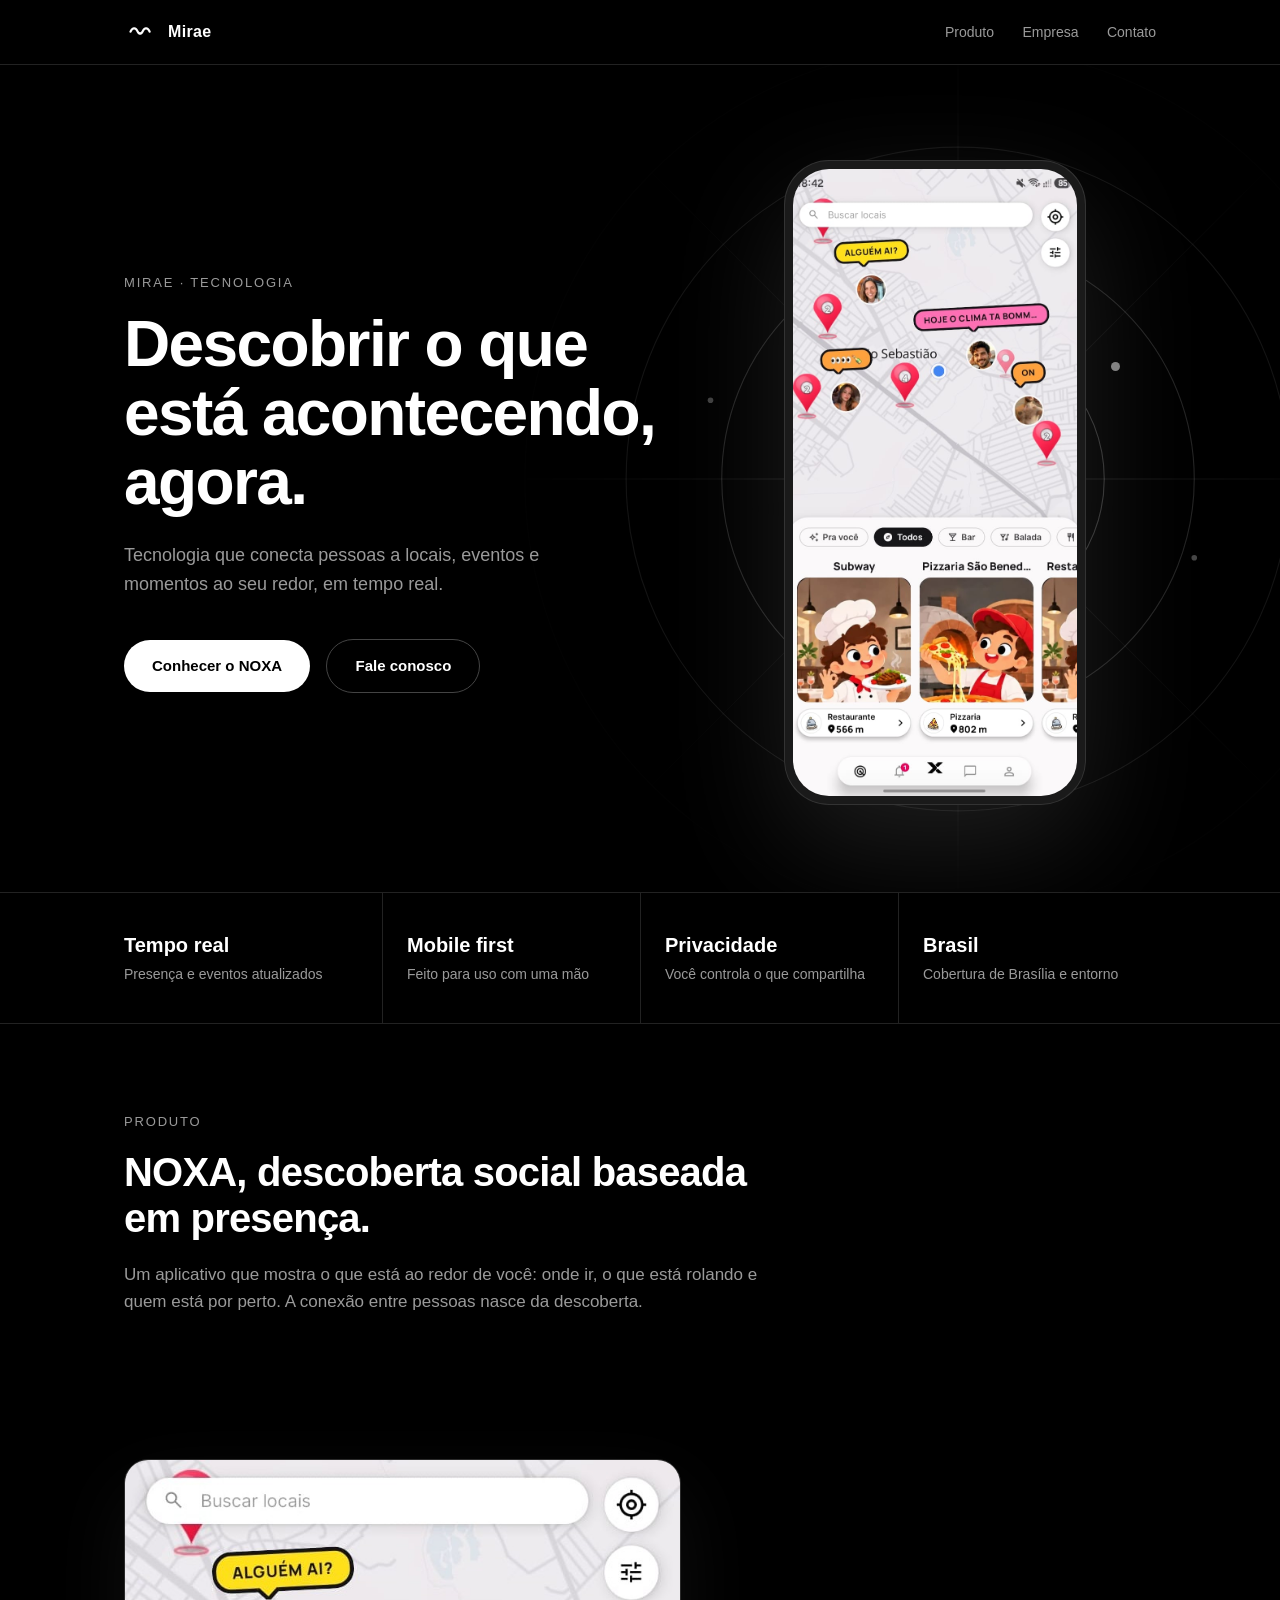
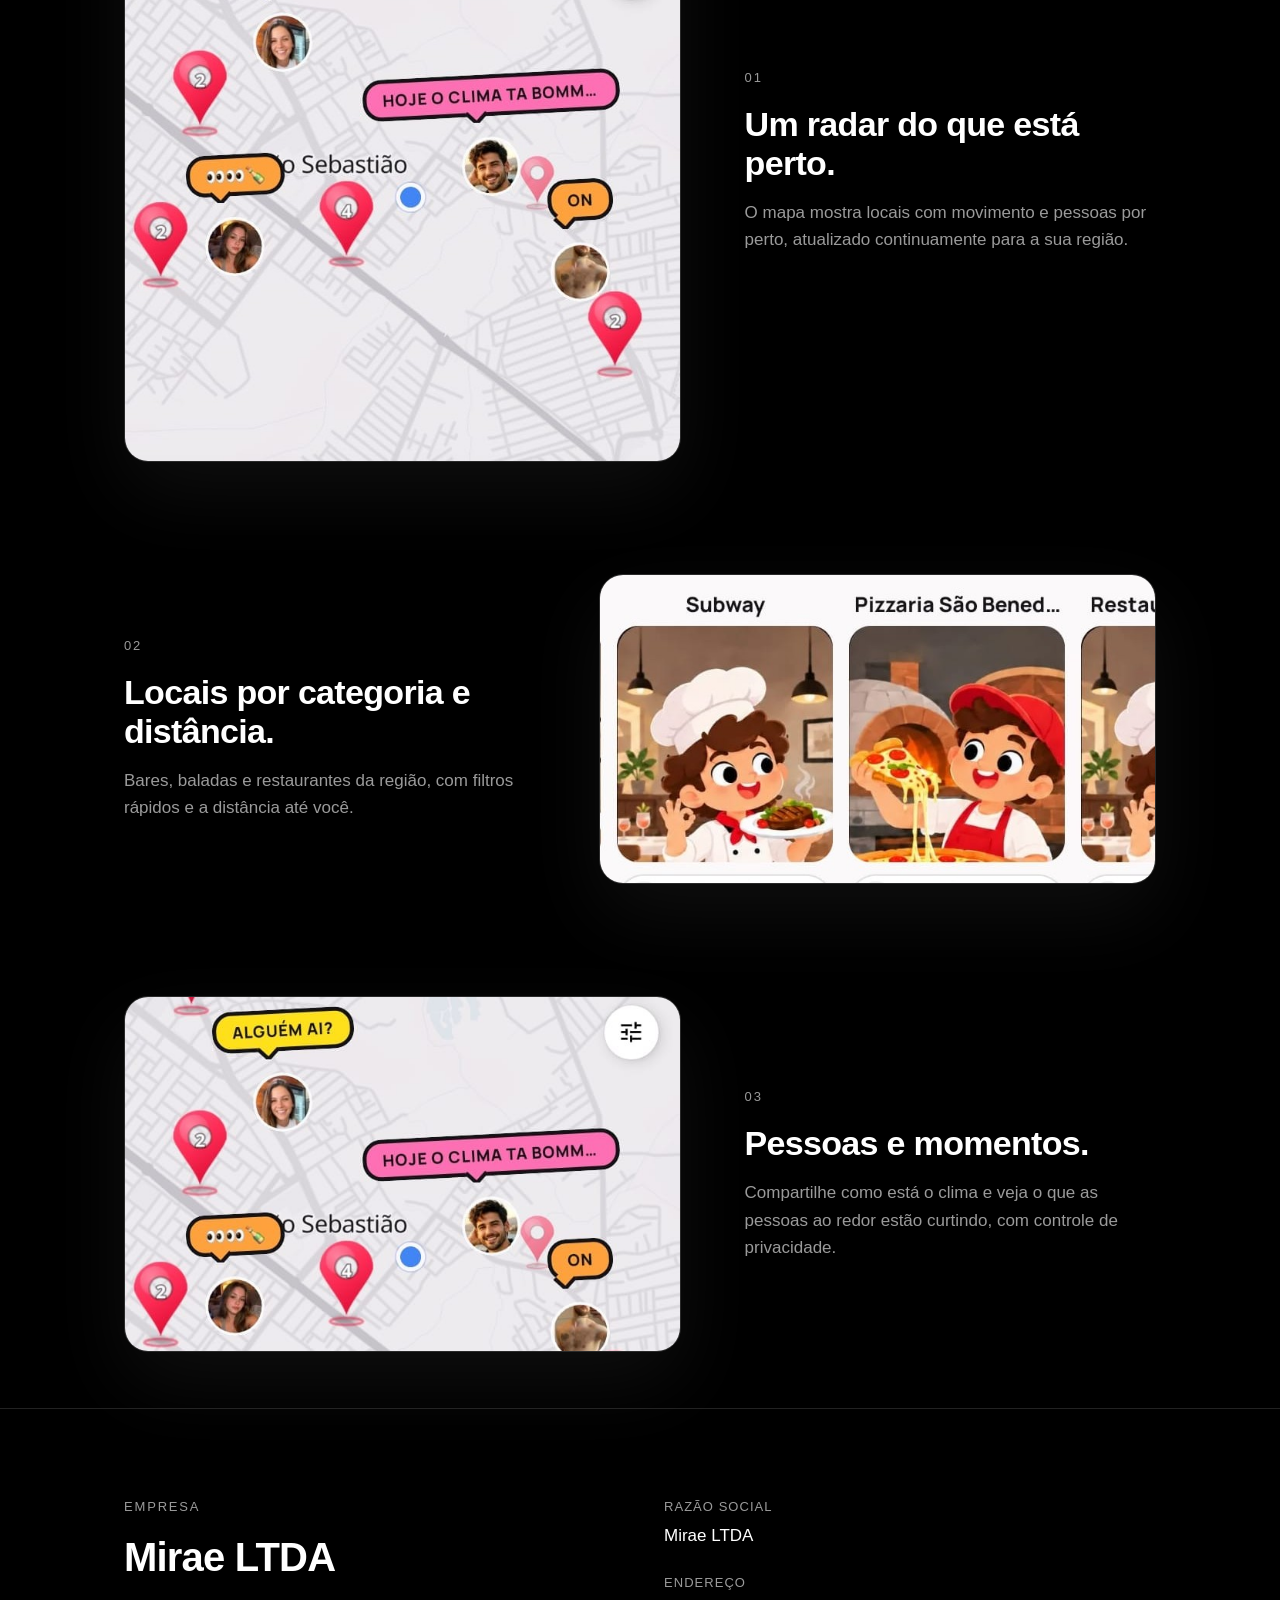
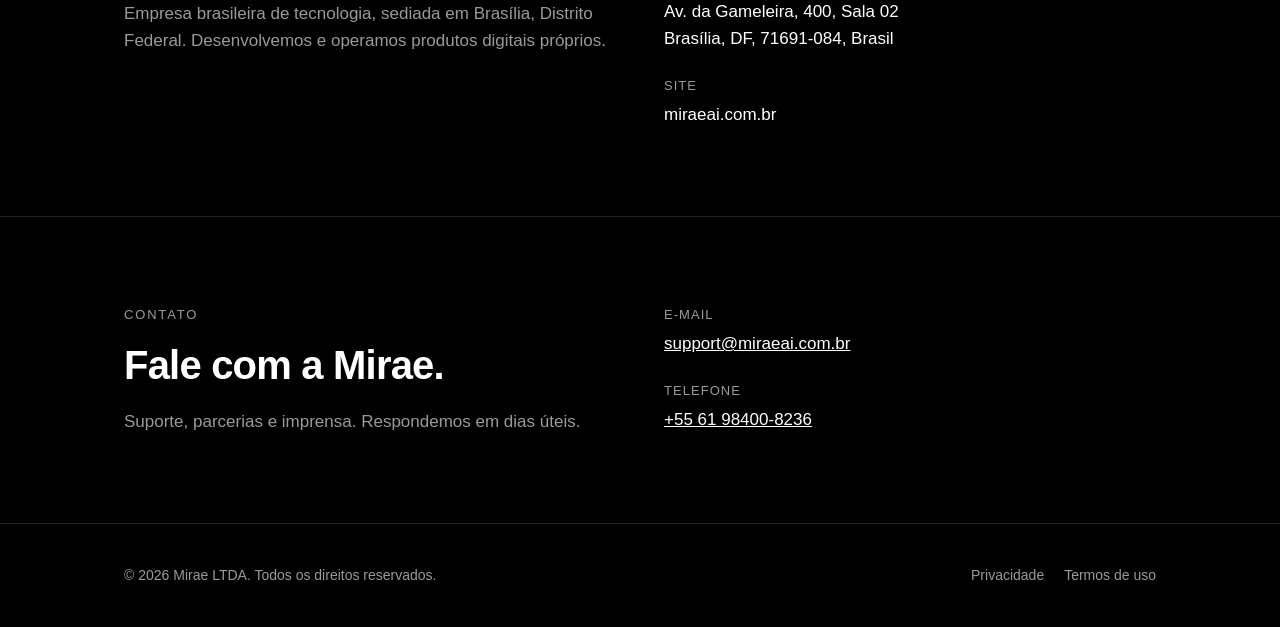
==== index.html @ 9930c668 "feat: site institucional Mirae (miraeai.com.br) Co-Authored-By: Claude Sonnet 5.5 <noreply@anthropic" ====
<!doctype html>
<html lang="pt-BR">
<head>
  <meta charset="utf-8">
  <meta name="viewport" content="width=device-width, initial-scale=1">
  <title>Mirae — Tecnologia para descobrir o que está acontecendo</title>
  <meta name="description" content="A Mirae desenvolve produtos digitais de descoberta em tempo real. Criadora do NOXA, plataforma de descoberta de locais, eventos e pessoas.">
  <link rel="icon" type="image/png" href="logo.png">
  <link rel="apple-touch-icon" href="logo.png">
  <meta property="og:title" content="Mirae">
  <meta property="og:description" content="Produtos digitais de descoberta em tempo real.">
  <meta property="og:image" content="https://miraeai.com.br/logo.png">
  <meta property="og:url" content="https://miraeai.com.br">
  <link rel="canonical" href="https://miraeai.com.br/">
  <link rel="stylesheet" href="style.css">
</head>
<body>
  <header class="top">
    <div class="wrap">
      <a class="brand" href="/"><img src="logo.png" alt="Mirae"><span>Mirae</span></a>
      <nav>
        <a href="#produto">Produto</a>
        <a href="#empresa">Empresa</a>
        <a href="#contato">Contato</a>
      </nav>
    </div>
  </header>

  <main>
    <div class="hero">
      <img class="radar" src="radar.svg" alt="">
      <div class="wrap hero-grid">
        <div class="hero-copy">
          <p class="eyebrow">Mirae · Tecnologia</p>
          <h1>Descobrir o que está acontecendo, agora.</h1>
          <p class="sub">Tecnologia que conecta pessoas a locais, eventos e momentos ao seu redor, em tempo real.</p>
          <a class="btn" href="#produto">Conhecer o NOXA</a>
          <a class="btn ghost" href="#contato">Fale conosco</a>
        </div>
        <div class="phone-wrap">
          <div class="phone"><img src="app-radar.jpg" alt="Tela do aplicativo NOXA com mapa de locais e pessoas próximas"></div>
        </div>
      </div>
    </div>

    <section class="stats">
      <div class="wrap stats-grid">
        <div><strong>Tempo real</strong><span>Presença e eventos atualizados</span></div>
        <div><strong>Mobile first</strong><span>Feito para uso com uma mão</span></div>
        <div><strong>Privacidade</strong><span>Você controla o que compartilha</span></div>
        <div><strong>Brasil</strong><span>Cobertura de Brasília e entorno</span></div>
      </div>
    </section>

    <section id="produto">
      <div class="wrap">
        <p class="eyebrow">Produto</p>
        <h2>NOXA, descoberta social baseada em presença.</h2>
        <p class="lead">Um aplicativo que mostra o que está ao redor de você: onde ir, o que está rolando e quem está por perto. A conexão entre pessoas nasce da descoberta.</p>
      </div>
    </section>

    <section class="feature">
      <div class="wrap feature-grid">
        <figure class="shot"><img src="crop-mapa.jpg" alt="Mapa do NOXA com locais e pessoas próximas" loading="lazy"></figure>
        <div>
          <p class="num">01</p>
          <h3>Um radar do que está perto.</h3>
          <p>O mapa mostra locais com movimento e pessoas por perto, atualizado continuamente para a sua região.</p>
        </div>
      </div>
    </section>

    <section class="feature reverse">
      <div class="wrap feature-grid">
        <figure class="shot"><img src="crop-locais.jpg" alt="Lista de locais próximos no NOXA" loading="lazy"></figure>
        <div>
          <p class="num">02</p>
          <h3>Locais por categoria e distância.</h3>
          <p>Bares, baladas e restaurantes da região, com filtros rápidos e a distância até você.</p>
        </div>
      </div>
    </section>

    <section class="feature">
      <div class="wrap feature-grid">
        <figure class="shot"><img src="crop-momentos.jpg" alt="Pessoas e momentos compartilhados no mapa" loading="lazy"></figure>
        <div>
          <p class="num">03</p>
          <h3>Pessoas e momentos.</h3>
          <p>Compartilhe como está o clima e veja o que as pessoas ao redor estão curtindo, com controle de privacidade.</p>
        </div>
      </div>
    </section>

    <section id="empresa">
      <div class="wrap split">
        <div>
          <p class="eyebrow">Empresa</p>
          <h2>Mirae LTDA</h2>
          <p class="lead">Empresa brasileira de tecnologia, sediada em Brasília, Distrito Federal. Desenvolvemos e operamos produtos digitais próprios.</p>
        </div>
        <dl class="info">
          <dt>Razão social</dt><dd>Mirae LTDA</dd>
          <dt>Endereço</dt><dd>Av. da Gameleira, 400, Sala 02<br>Brasília, DF, 71691-084, Brasil</dd>
          <dt>Site</dt><dd>miraeai.com.br</dd>
        </dl>
      </div>
    </section>

    <section id="contato">
      <div class="wrap split">
        <div>
          <p class="eyebrow">Contato</p>
          <h2>Fale com a Mirae.</h2>
          <p class="lead">Suporte, parcerias e imprensa. Respondemos em dias úteis.</p>
        </div>
        <dl class="info">
          <dt>E-mail</dt><dd><a href="mailto:support@miraeai.com.br">support@miraeai.com.br</a></dd>
          <dt>Telefone</dt><dd><a href="tel:+5561984008236">+55 61 98400-8236</a></dd>
        </dl>
      </div>
    </section>
  </main>

  <footer>
    <div class="wrap">
      <span>© 2026 Mirae LTDA. Todos os direitos reservados.</span>
      <span><a href="privacidade.html">Privacidade</a><a href="termos.html">Termos de uso</a></span>
    </div>
  </footer>
</body>
</html>
---- style.css ----
:root {
  --bg: #000;
  --fg: #fff;
  --muted: #9a9a9a;
  --line: #222;
  --panel: #0b0b0b;
}
* { box-sizing: border-box; margin: 0; padding: 0; }
html { scroll-behavior: smooth; }
body {
  background: var(--bg);
  color: var(--fg);
  font-family: -apple-system, BlinkMacSystemFont, "Inter", "Segoe UI", Roboto, Helvetica, Arial, sans-serif;
  line-height: 1.6;
  -webkit-font-smoothing: antialiased;
}
a { color: inherit; }
.wrap { max-width: 1080px; margin: 0 auto; padding: 0 24px; }

header.top {
  position: sticky; top: 0; z-index: 10;
  background: rgba(0,0,0,.85);
  backdrop-filter: blur(12px);
  border-bottom: 1px solid var(--line);
}
header.top .wrap { display: flex; align-items: center; justify-content: space-between; height: 64px; }
.brand { display: flex; align-items: center; gap: 12px; text-decoration: none; font-weight: 600; letter-spacing: .02em; }
.brand img { width: 32px; height: 32px; border-radius: 8px; }
nav a { text-decoration: none; color: var(--muted); font-size: 14px; margin-left: 24px; transition: color .2s; }
nav a:hover { color: var(--fg); }

.hero { position: relative; overflow: hidden; padding: 96px 0 88px; }
.hero .radar { position: absolute; right: -10%; top: 50%; width: 900px; max-width: none; transform: translateY(-50%); opacity: .55; pointer-events: none; }
.hero-grid { position: relative; display: grid; grid-template-columns: 1.1fr .9fr; gap: 48px; align-items: center; }
.hero h1 { font-size: clamp(36px, 5.4vw, 64px); line-height: 1.08; font-weight: 600; letter-spacing: -.025em; margin-bottom: 24px; }
.hero .sub { color: var(--muted); font-size: 18px; max-width: 480px; margin-bottom: 40px; }
.phone-wrap { display: flex; justify-content: center; }
.phone {
  width: min(300px, 70vw); aspect-ratio: 720 / 1544;
  border: 8px solid #1a1a1a; border-radius: 44px; overflow: hidden;
  box-shadow: 0 0 0 1px #333, 0 40px 120px rgba(255,255,255,.12);
  background: #111;
}
.phone img { width: 100%; height: 100%; object-fit: cover; display: block; }

.stats { padding: 0; }
.stats-grid { display: grid; grid-template-columns: repeat(4, 1fr); }
.stats-grid div { padding: 36px 24px; border-left: 1px solid var(--line); }
.stats-grid div:first-child { border-left: 0; padding-left: 0; }
.stats-grid strong { display: block; font-size: 20px; font-weight: 600; }
.stats-grid span { color: var(--muted); font-size: 14px; }

section.feature { padding: 56px 0; border-top: 0; }
.feature-grid { display: grid; grid-template-columns: 1.15fr .85fr; gap: 64px; align-items: center; }
.feature.reverse .feature-grid { grid-template-columns: .85fr 1.15fr; }
.feature.reverse .shot { order: 2; }
.shot { border: 1px solid #2a2a2a; border-radius: 24px; overflow: hidden; box-shadow: 0 30px 80px rgba(255,255,255,.06); }
.shot img { width: 100%; display: block; }
.feature .num { color: var(--muted); font-size: 13px; letter-spacing: .14em; margin-bottom: 16px; }
.feature h3 { font-size: clamp(24px, 3vw, 34px); font-weight: 600; letter-spacing: -.02em; line-height: 1.15; margin-bottom: 16px; }
.feature p { color: var(--muted); font-size: 17px; }
.btn {
  display: inline-block; padding: 14px 28px; border-radius: 999px;
  background: var(--fg); color: var(--bg); text-decoration: none; font-weight: 600; font-size: 15px;
  transition: opacity .2s, transform .2s;
}
.btn:hover { opacity: .85; }
.btn:active { transform: scale(.97); }
.btn.ghost { background: transparent; color: var(--fg); border: 1px solid #444; margin-left: 12px; }

section { padding: 88px 0; border-top: 1px solid var(--line); }
.eyebrow { color: var(--muted); font-size: 13px; letter-spacing: .14em; text-transform: uppercase; margin-bottom: 16px; }
h2 { font-size: clamp(28px, 4vw, 40px); font-weight: 600; letter-spacing: -.02em; line-height: 1.15; max-width: 640px; margin-bottom: 20px; }
.lead { color: var(--muted); font-size: 17px; max-width: 640px; }

.grid { display: grid; grid-template-columns: repeat(3, 1fr); gap: 16px; margin-top: 48px; }
.card { background: var(--panel); border: 1px solid var(--line); border-radius: 16px; padding: 28px; }
.card h3 { font-size: 18px; font-weight: 600; margin-bottom: 8px; }
.card p { color: var(--muted); font-size: 15px; }
.num { font-size: 13px; color: var(--muted); margin-bottom: 20px; }

.split { display: grid; grid-template-columns: 1fr 1fr; gap: 48px; align-items: start; }
.info dt { color: var(--muted); font-size: 13px; letter-spacing: .08em; text-transform: uppercase; margin-top: 24px; }
.info dt:first-child { margin-top: 0; }
.info dd { font-size: 17px; margin-top: 4px; }

footer { border-top: 1px solid var(--line); padding: 40px 0; color: var(--muted); font-size: 14px; }
footer .wrap { display: flex; flex-wrap: wrap; gap: 16px; justify-content: space-between; }
footer a { text-decoration: none; margin-left: 20px; }
footer a:first-child { margin-left: 0; }
footer a:hover { color: var(--fg); }

.doc { padding: 72px 0 96px; max-width: 720px; }
.doc h1 { font-size: 40px; font-weight: 600; letter-spacing: -.02em; margin-bottom: 8px; }
.doc .date { color: var(--muted); margin-bottom: 40px; }
.doc h2 { font-size: 20px; margin: 36px 0 10px; max-width: none; }
.doc p, .doc li { color: #cfcfcf; margin-bottom: 12px; }
.doc ul { padding-left: 20px; }

@media (max-width: 760px) {
  .grid, .split, .hero-grid, .feature-grid, .feature.reverse .feature-grid { grid-template-columns: 1fr; }
  .feature.reverse .shot { order: 0; }
  .hero { padding: 56px 0 56px; }
  .hero .radar { width: 640px; right: -40%; top: 30%; }
  .stats-grid { grid-template-columns: 1fr 1fr; }
  .stats-grid div:nth-child(3) { border-left: 0; padding-left: 0; }
  .feature-grid { gap: 28px; }
  nav a { margin-left: 16px; }
  .btn.ghost { margin: 12px 0 0; }
}
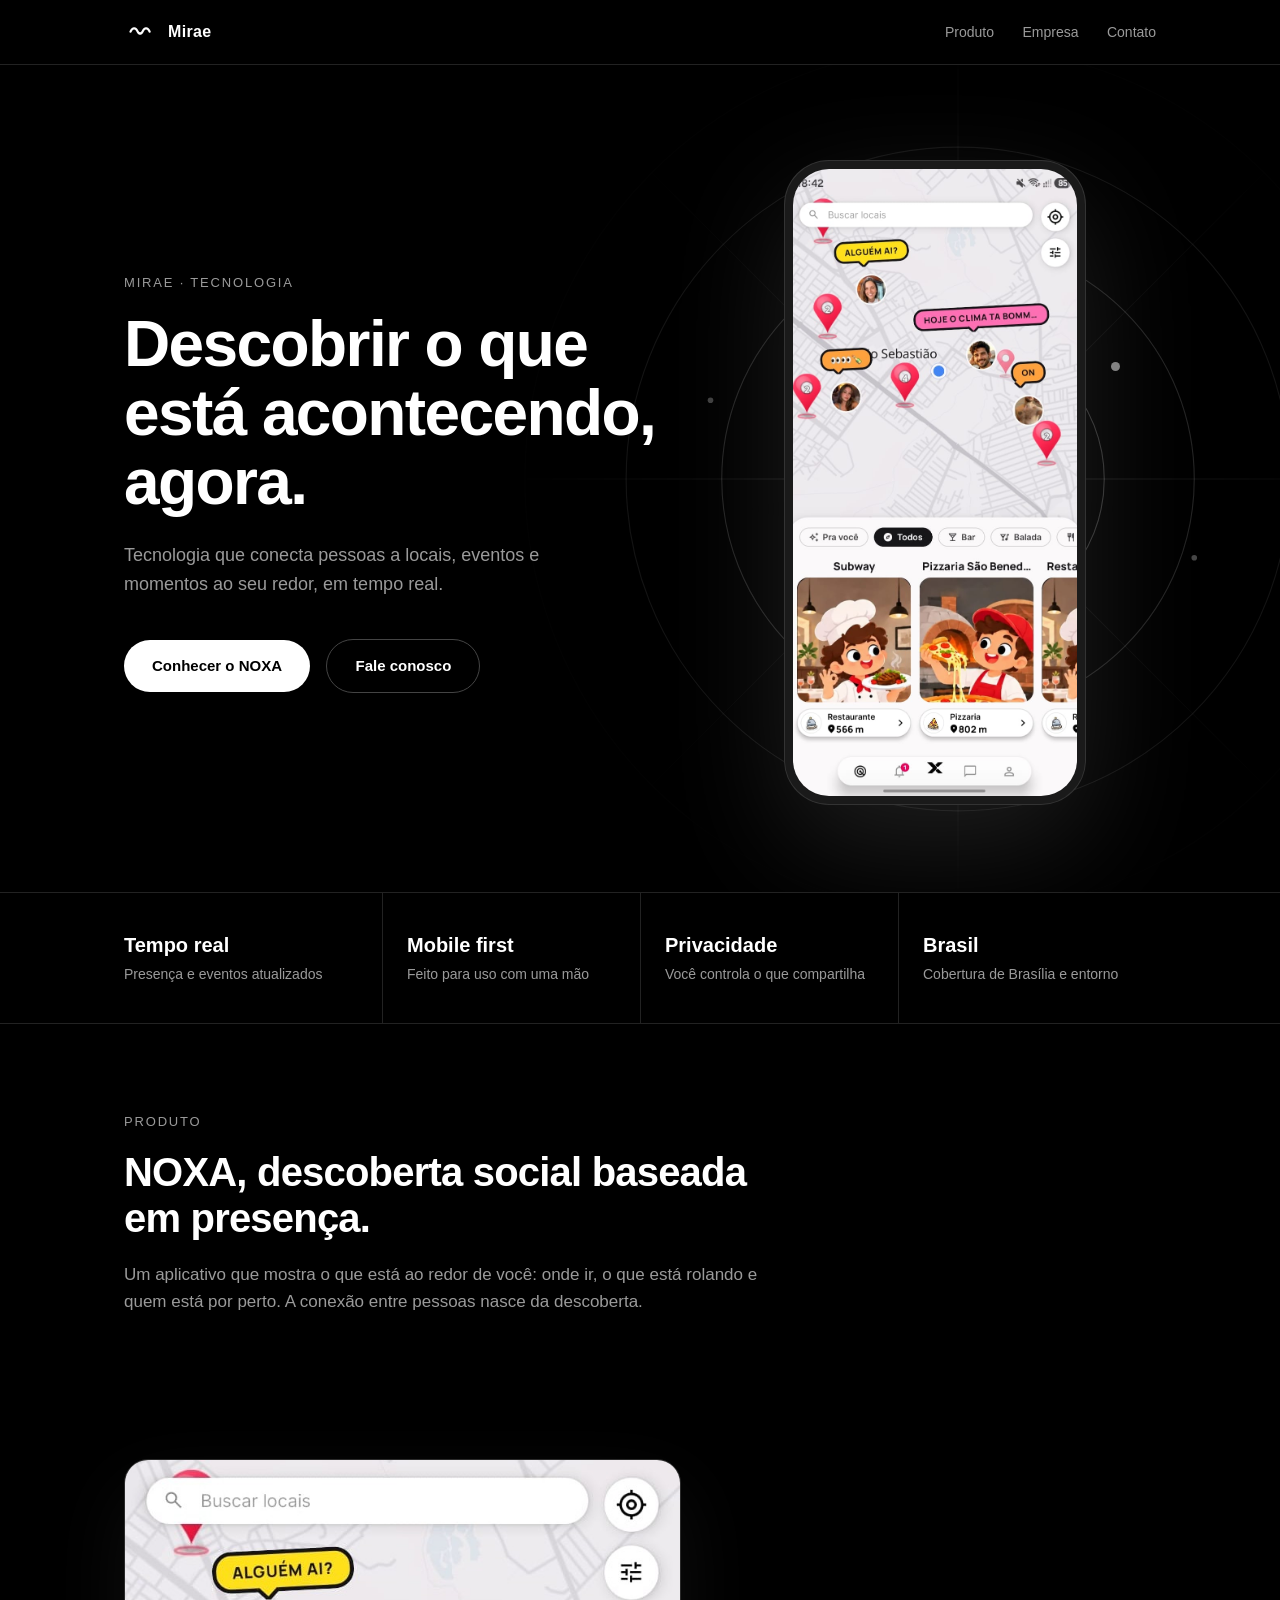
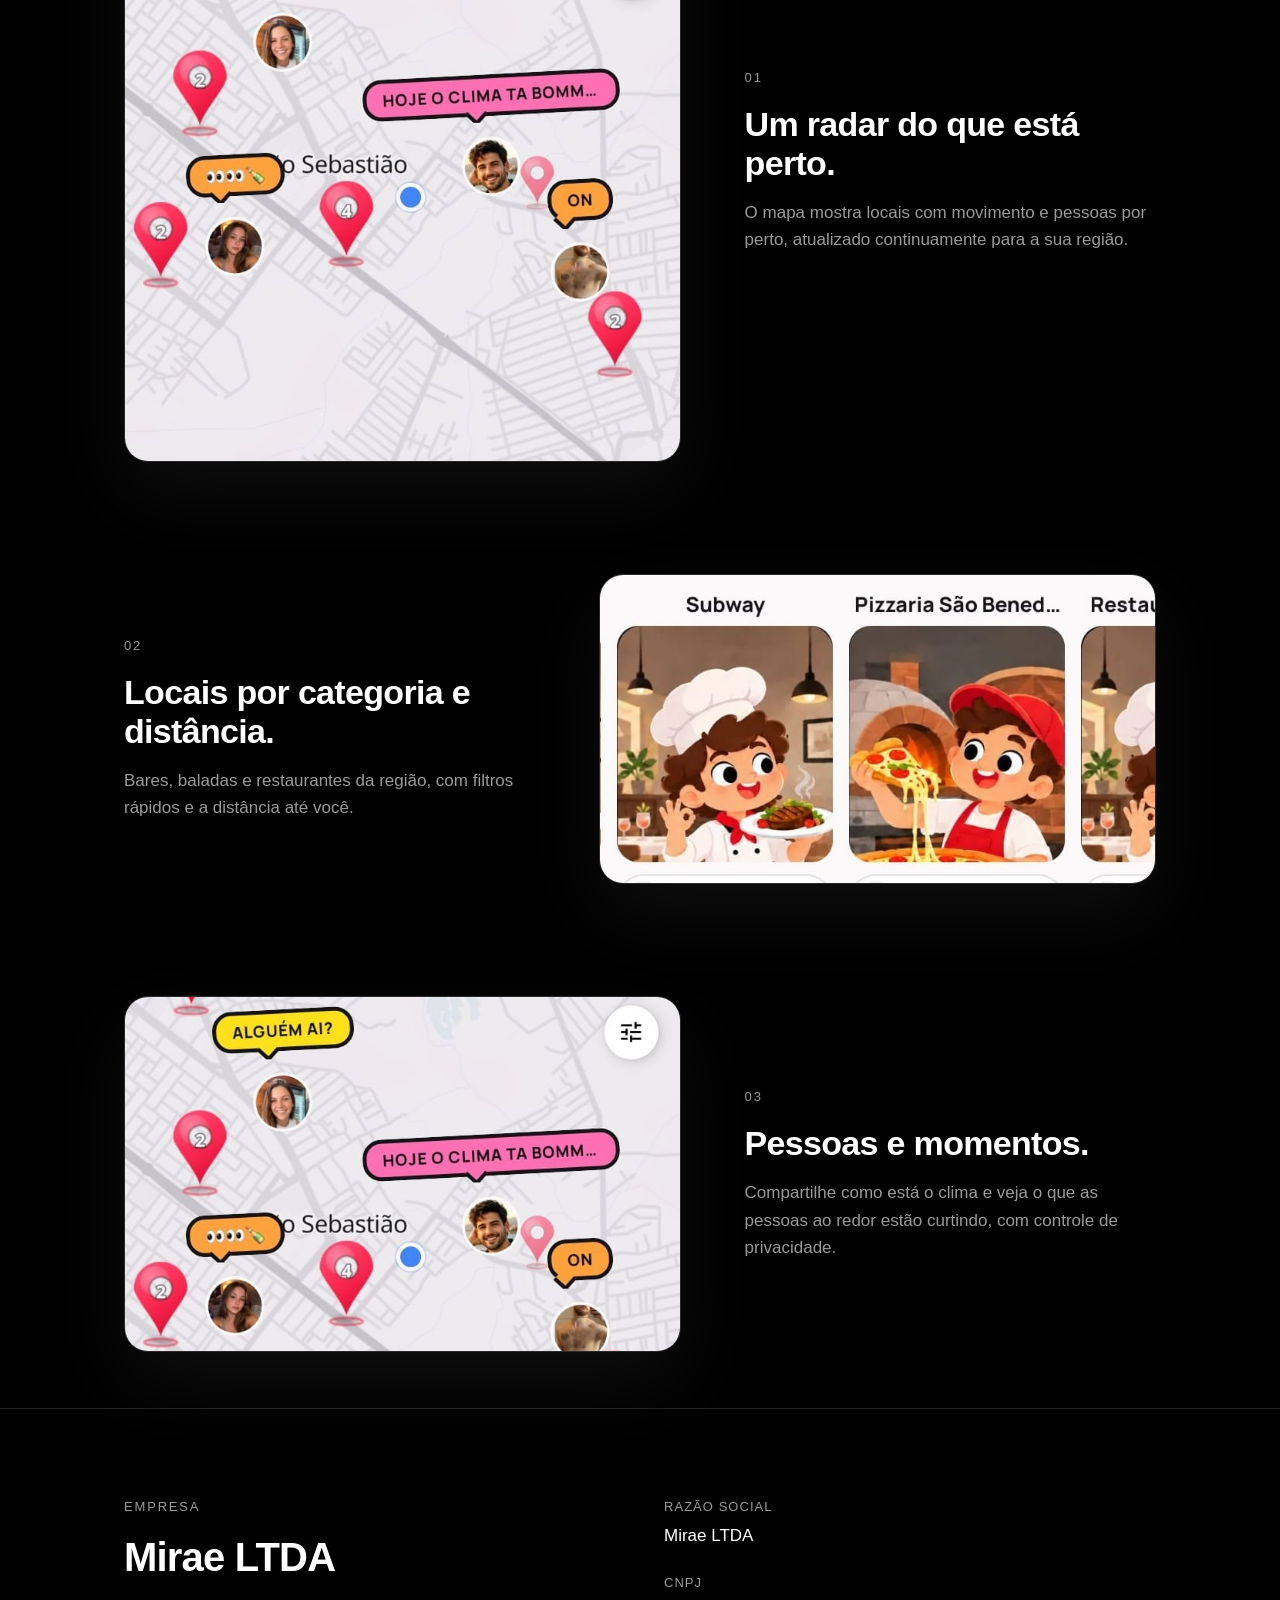
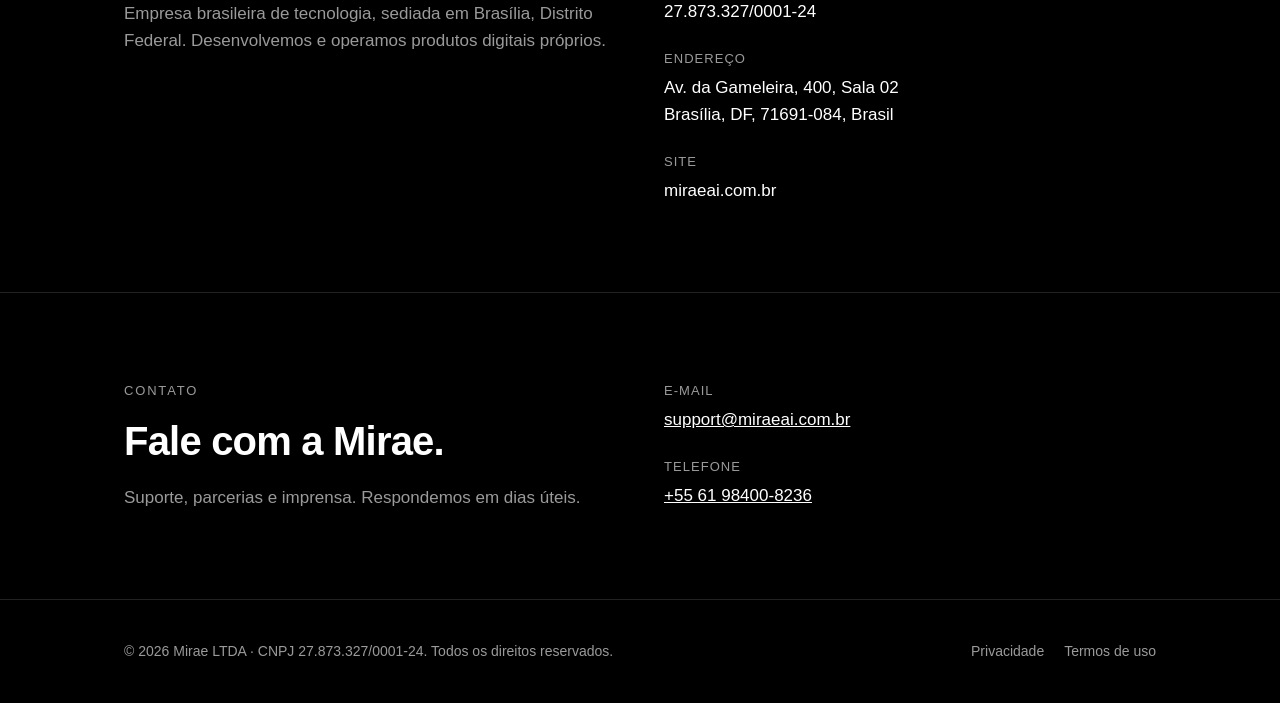
==== commit 53ecb2d6: "feat: adiciona CNPJ no site Co-Authored-By: Claude Sonnet 5.5 <noreply@anthropic.com>" ====
--- a/index.html
+++ b/index.html
@@ -102,6 +102,7 @@
         </div>
         <dl class="info">
           <dt>Razão social</dt><dd>Mirae LTDA</dd>
+          <dt>CNPJ</dt><dd>27.873.327/0001-24</dd>
           <dt>Endereço</dt><dd>Av. da Gameleira, 400, Sala 02<br>Brasília, DF, 71691-084, Brasil</dd>
           <dt>Site</dt><dd>miraeai.com.br</dd>
         </dl>
@@ -125,7 +126,7 @@
 
   <footer>
     <div class="wrap">
-      <span>© 2026 Mirae LTDA. Todos os direitos reservados.</span>
+      <span>© 2026 Mirae LTDA · CNPJ 27.873.327/0001-24. Todos os direitos reservados.</span>
       <span><a href="privacidade.html">Privacidade</a><a href="termos.html">Termos de uso</a></span>
     </div>
   </footer>
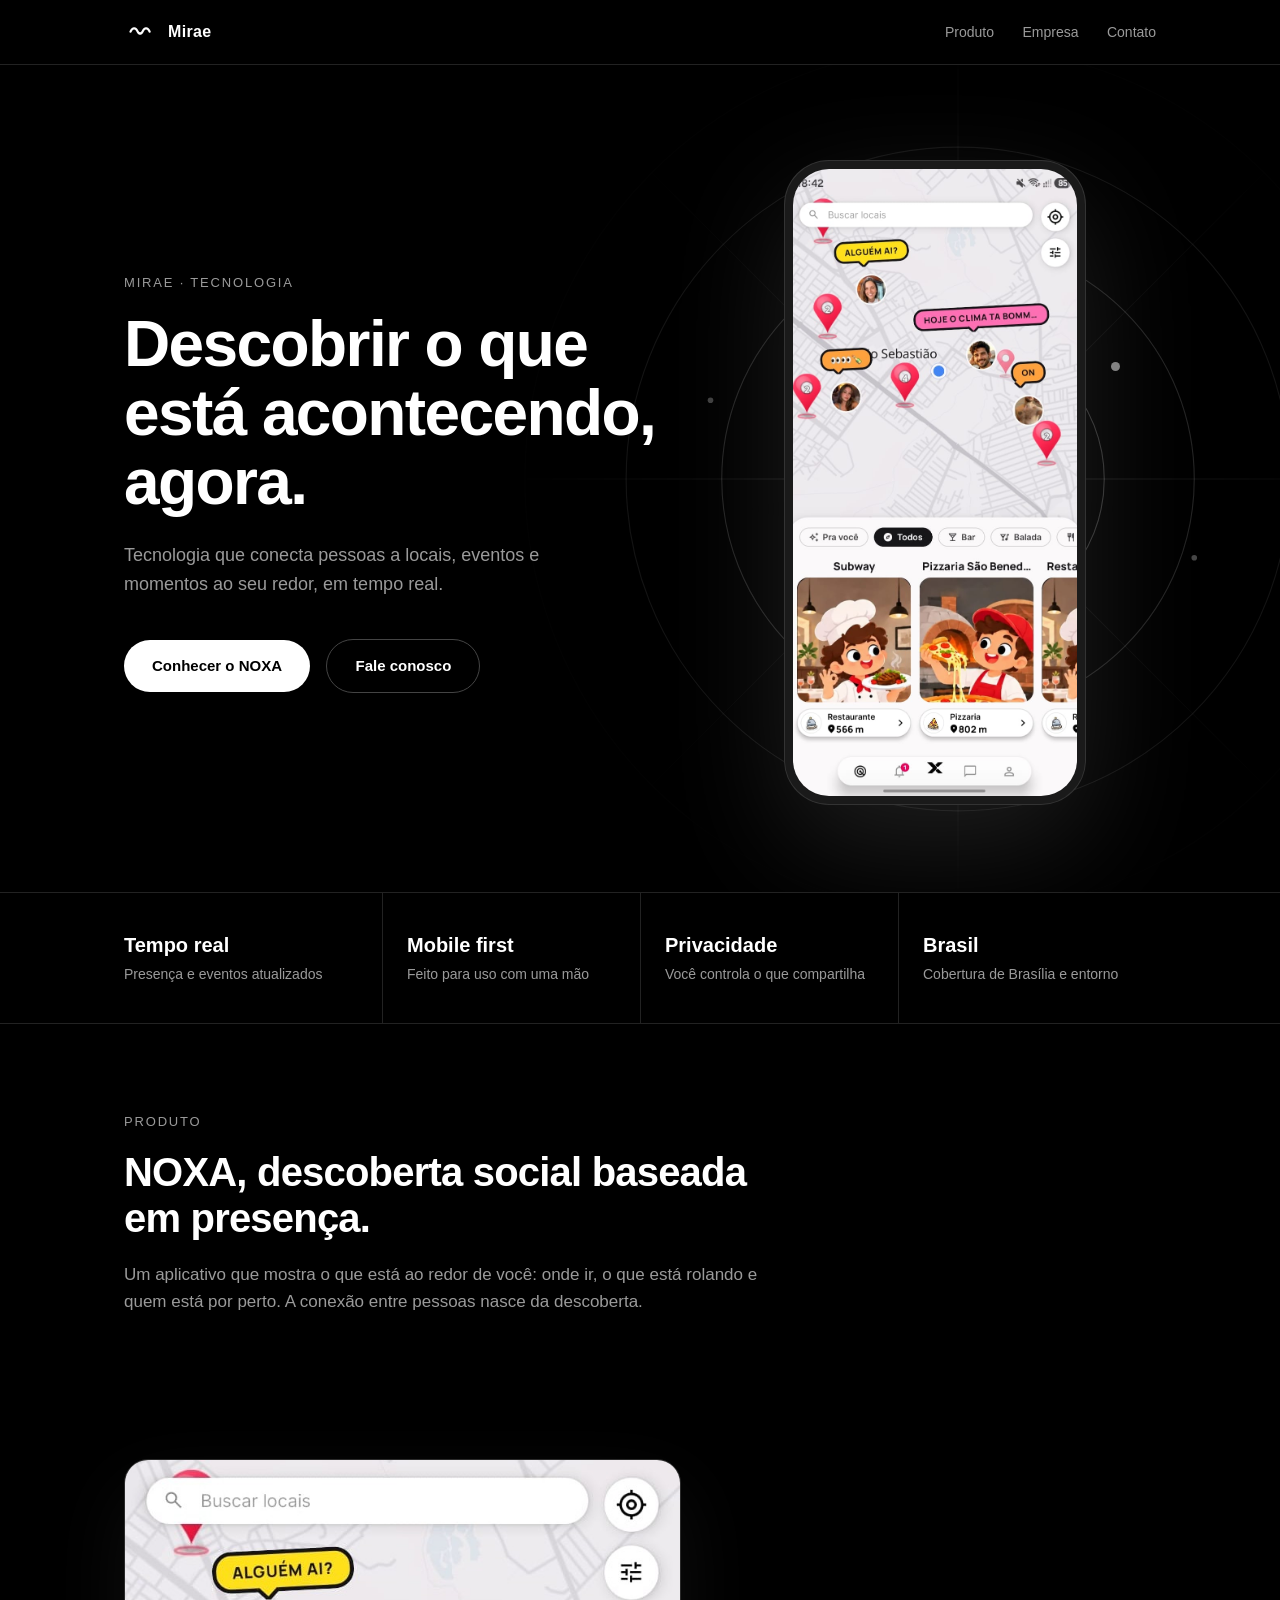
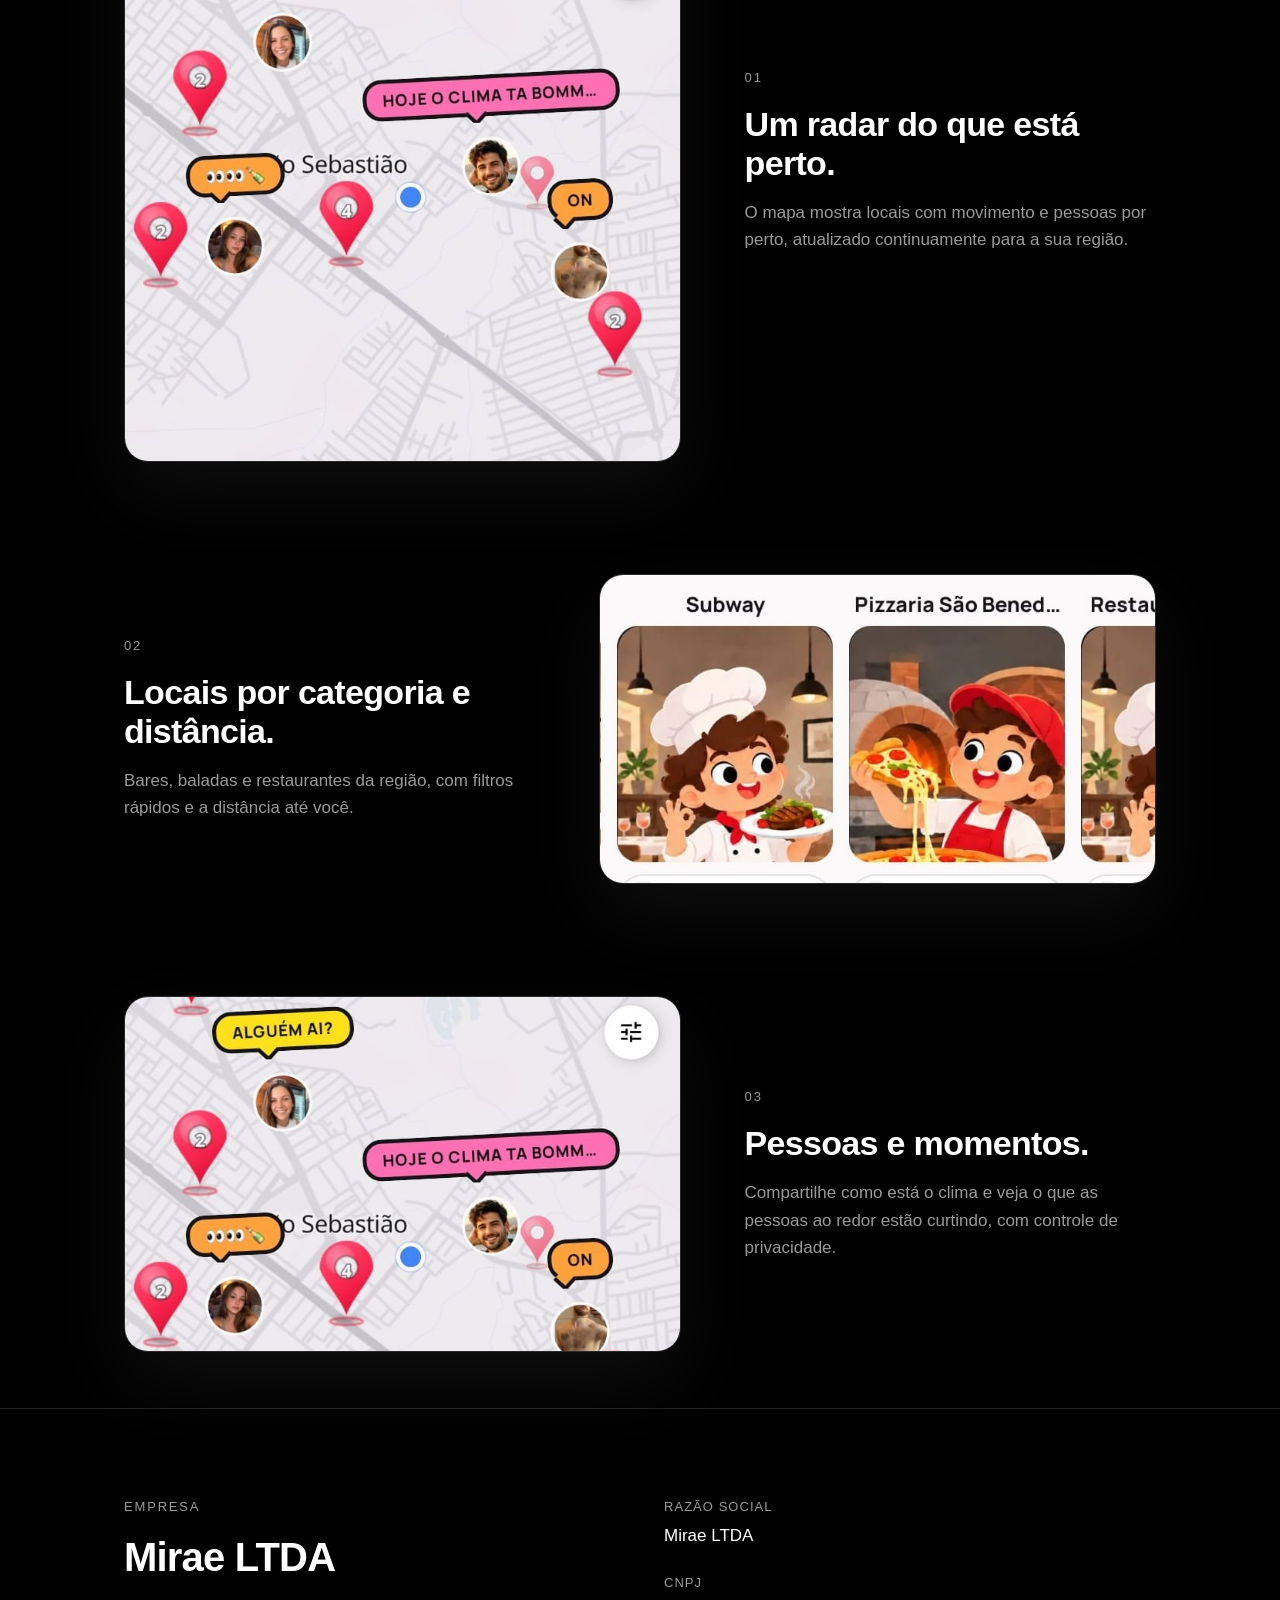
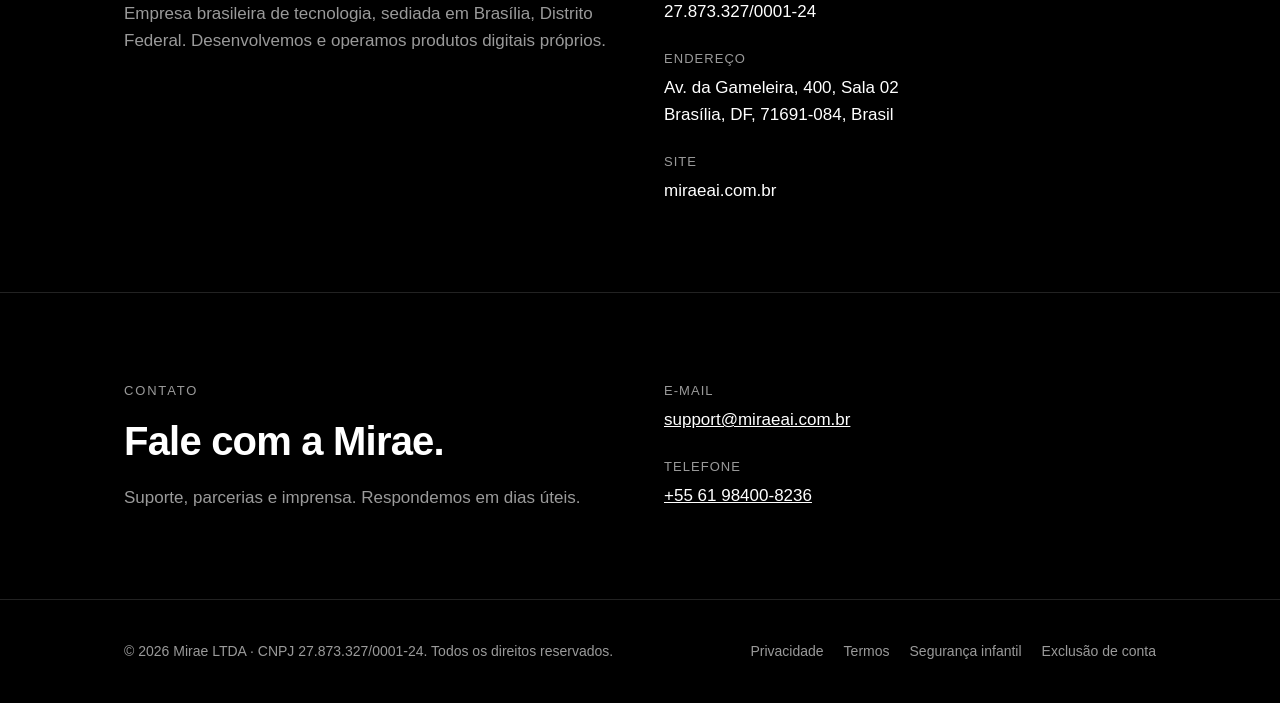
==== commit 5708123b: "feat: páginas legais geradas do texto oficial do NOXA Co-Authored-By: Claude Sonnet 5.5 <noreply@ant" ====
--- a/index.html
+++ b/index.html
@@ -127,7 +127,7 @@
   <footer>
     <div class="wrap">
       <span>© 2026 Mirae LTDA · CNPJ 27.873.327/0001-24. Todos os direitos reservados.</span>
-      <span><a href="privacidade.html">Privacidade</a><a href="termos.html">Termos de uso</a></span>
+      <span><a href="/privacy">Privacidade</a><a href="/terms">Termos</a><a href="/child-safety">Segurança infantil</a><a href="/delete-account">Exclusão de conta</a></span>
     </div>
   </footer>
 </body>
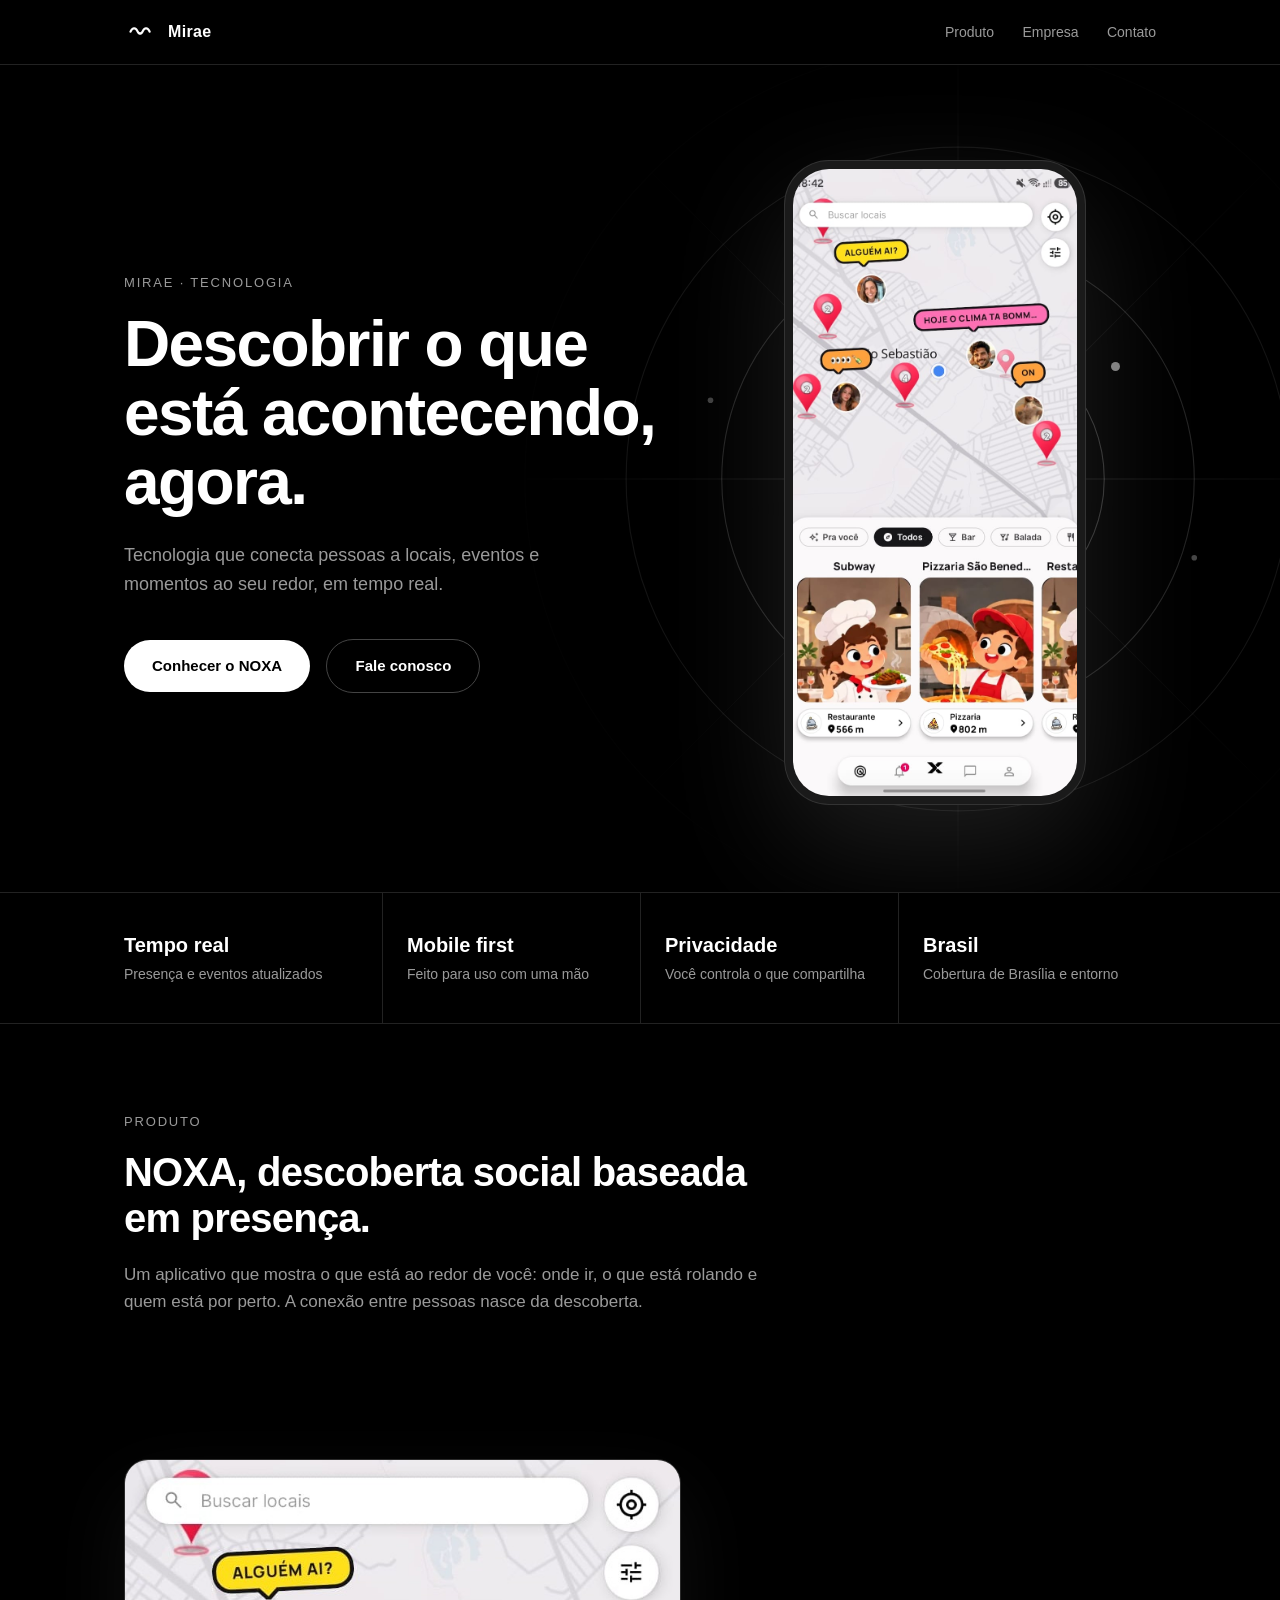
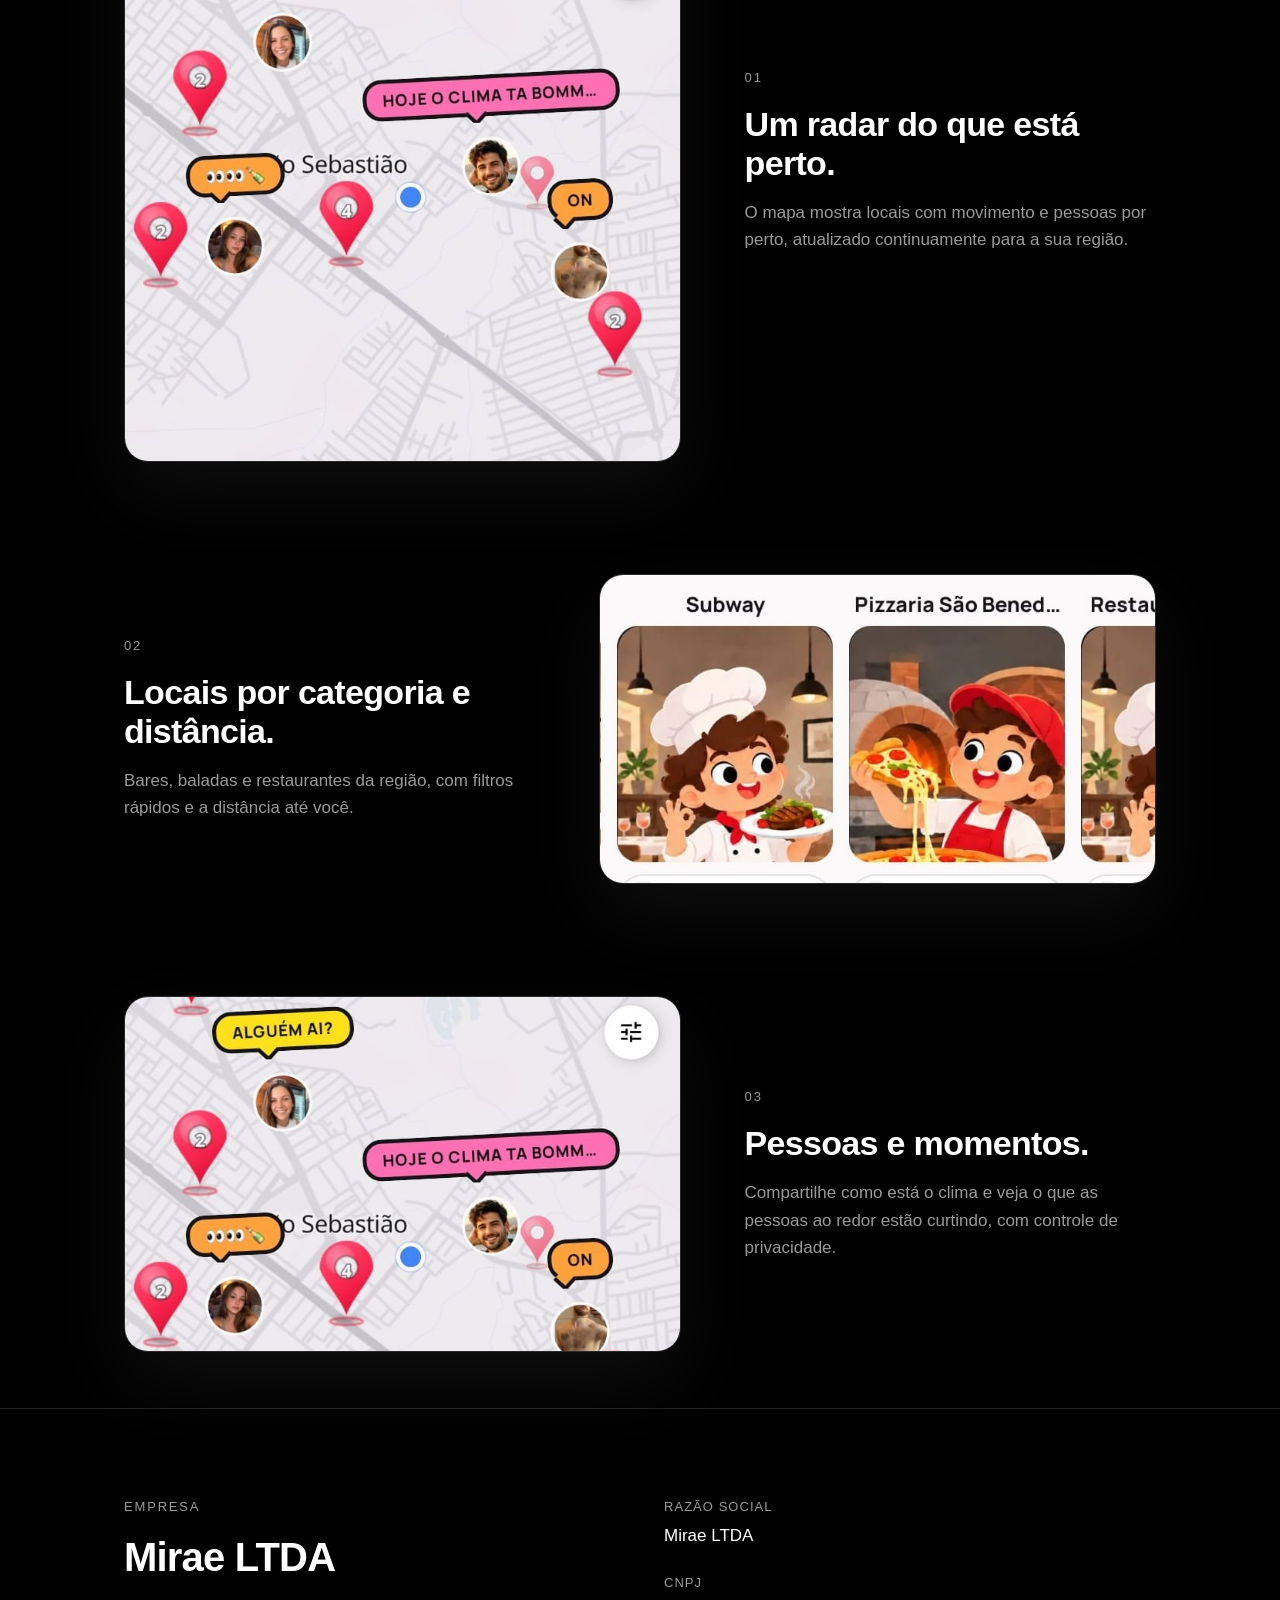
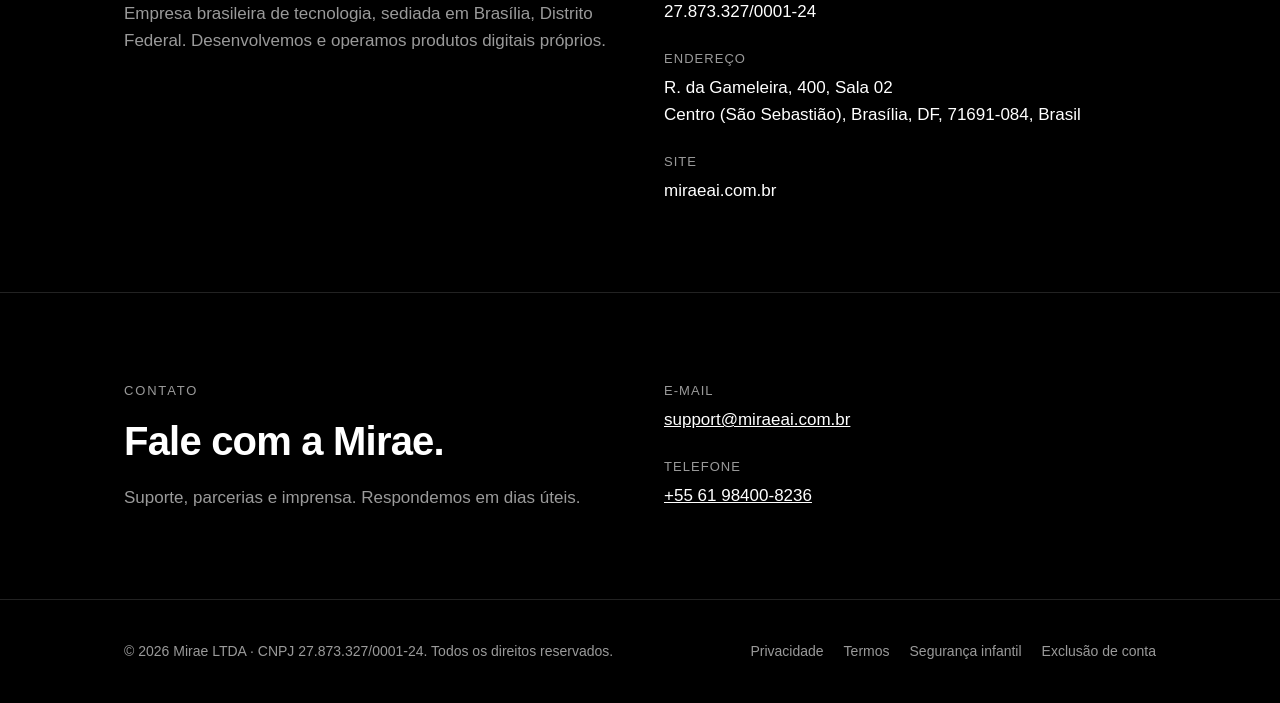
==== commit 1a717cd4: "fix: endereço da home como no cartão do CNPJ (R. da Gameleira) Co-Authored-By: Claude Sonnet 5.5 <no" ====
--- a/index.html
+++ b/index.html
@@ -103,7 +103,7 @@
         <dl class="info">
           <dt>Razão social</dt><dd>Mirae LTDA</dd>
           <dt>CNPJ</dt><dd>27.873.327/0001-24</dd>
-          <dt>Endereço</dt><dd>Av. da Gameleira, 400, Sala 02<br>Brasília, DF, 71691-084, Brasil</dd>
+          <dt>Endereço</dt><dd>R. da Gameleira, 400, Sala 02<br>Centro (São Sebastião), Brasília, DF, 71691-084, Brasil</dd>
           <dt>Site</dt><dd>miraeai.com.br</dd>
         </dl>
       </div>
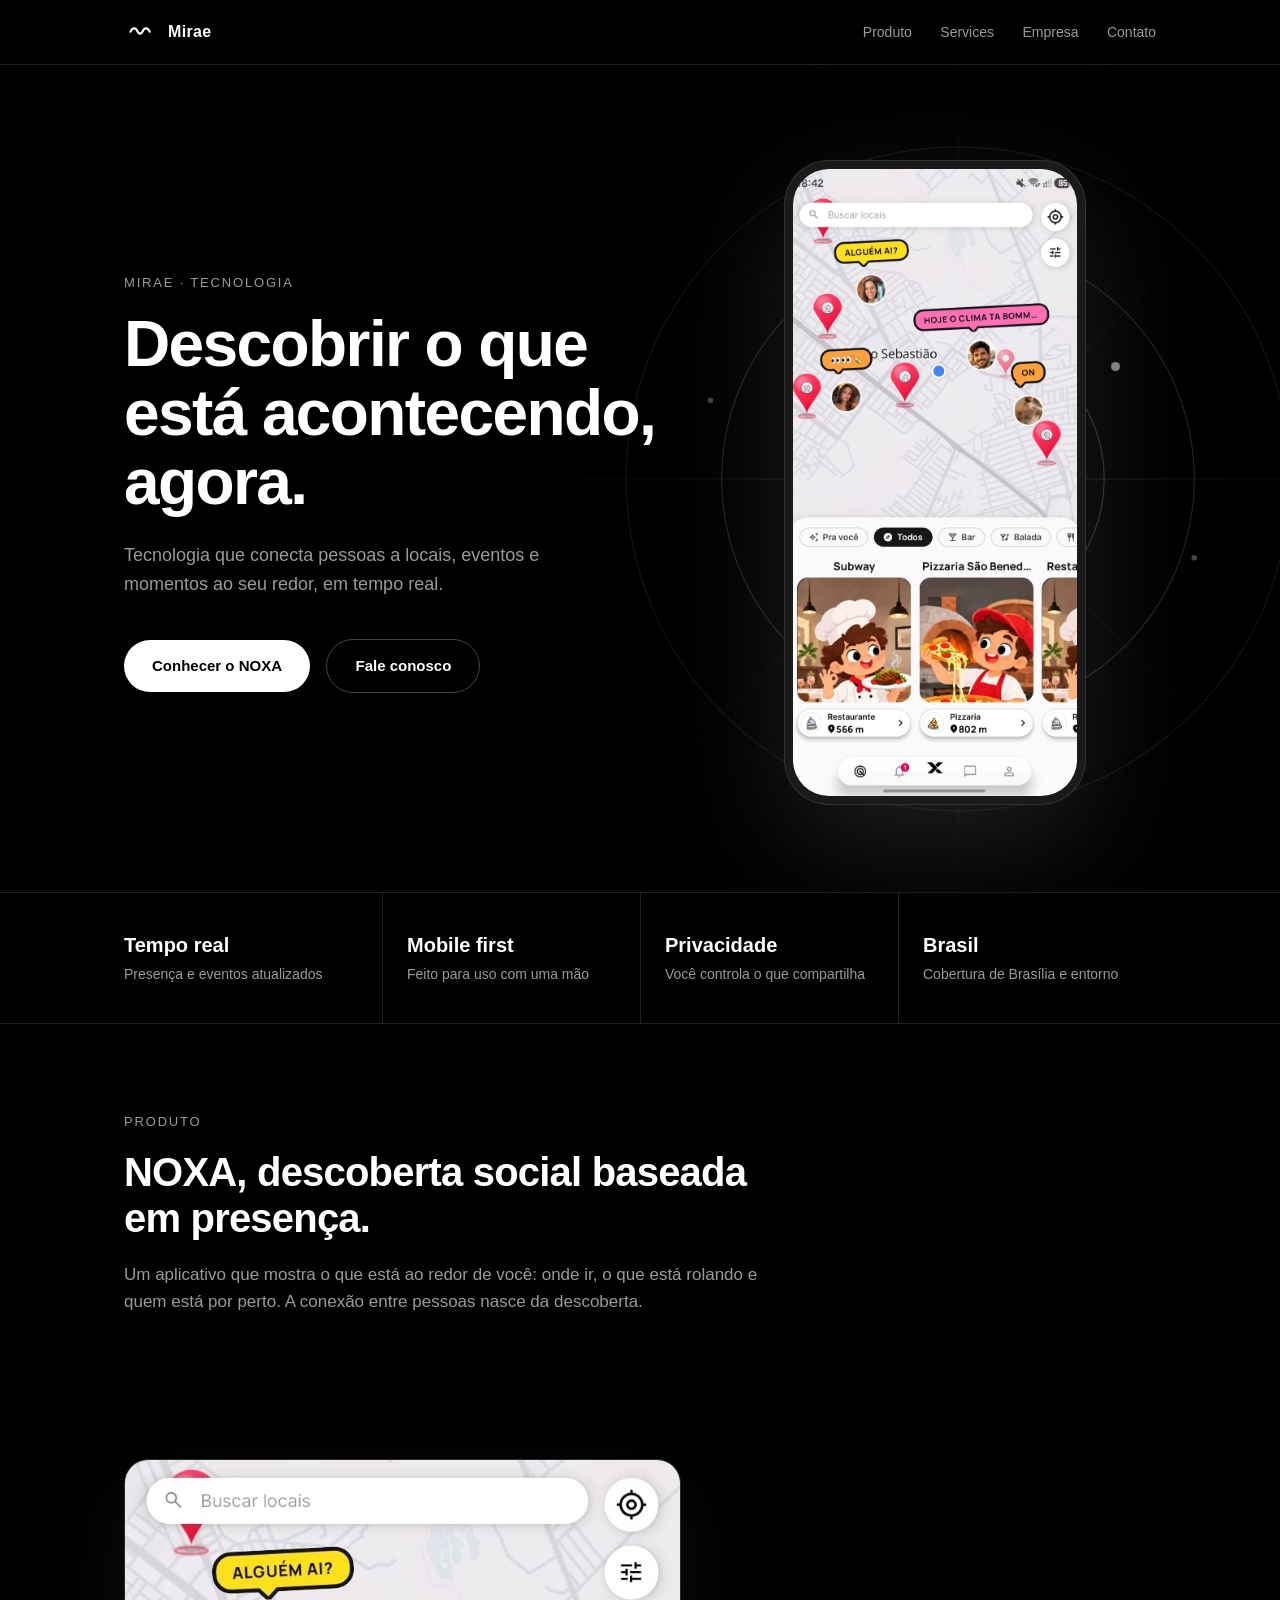
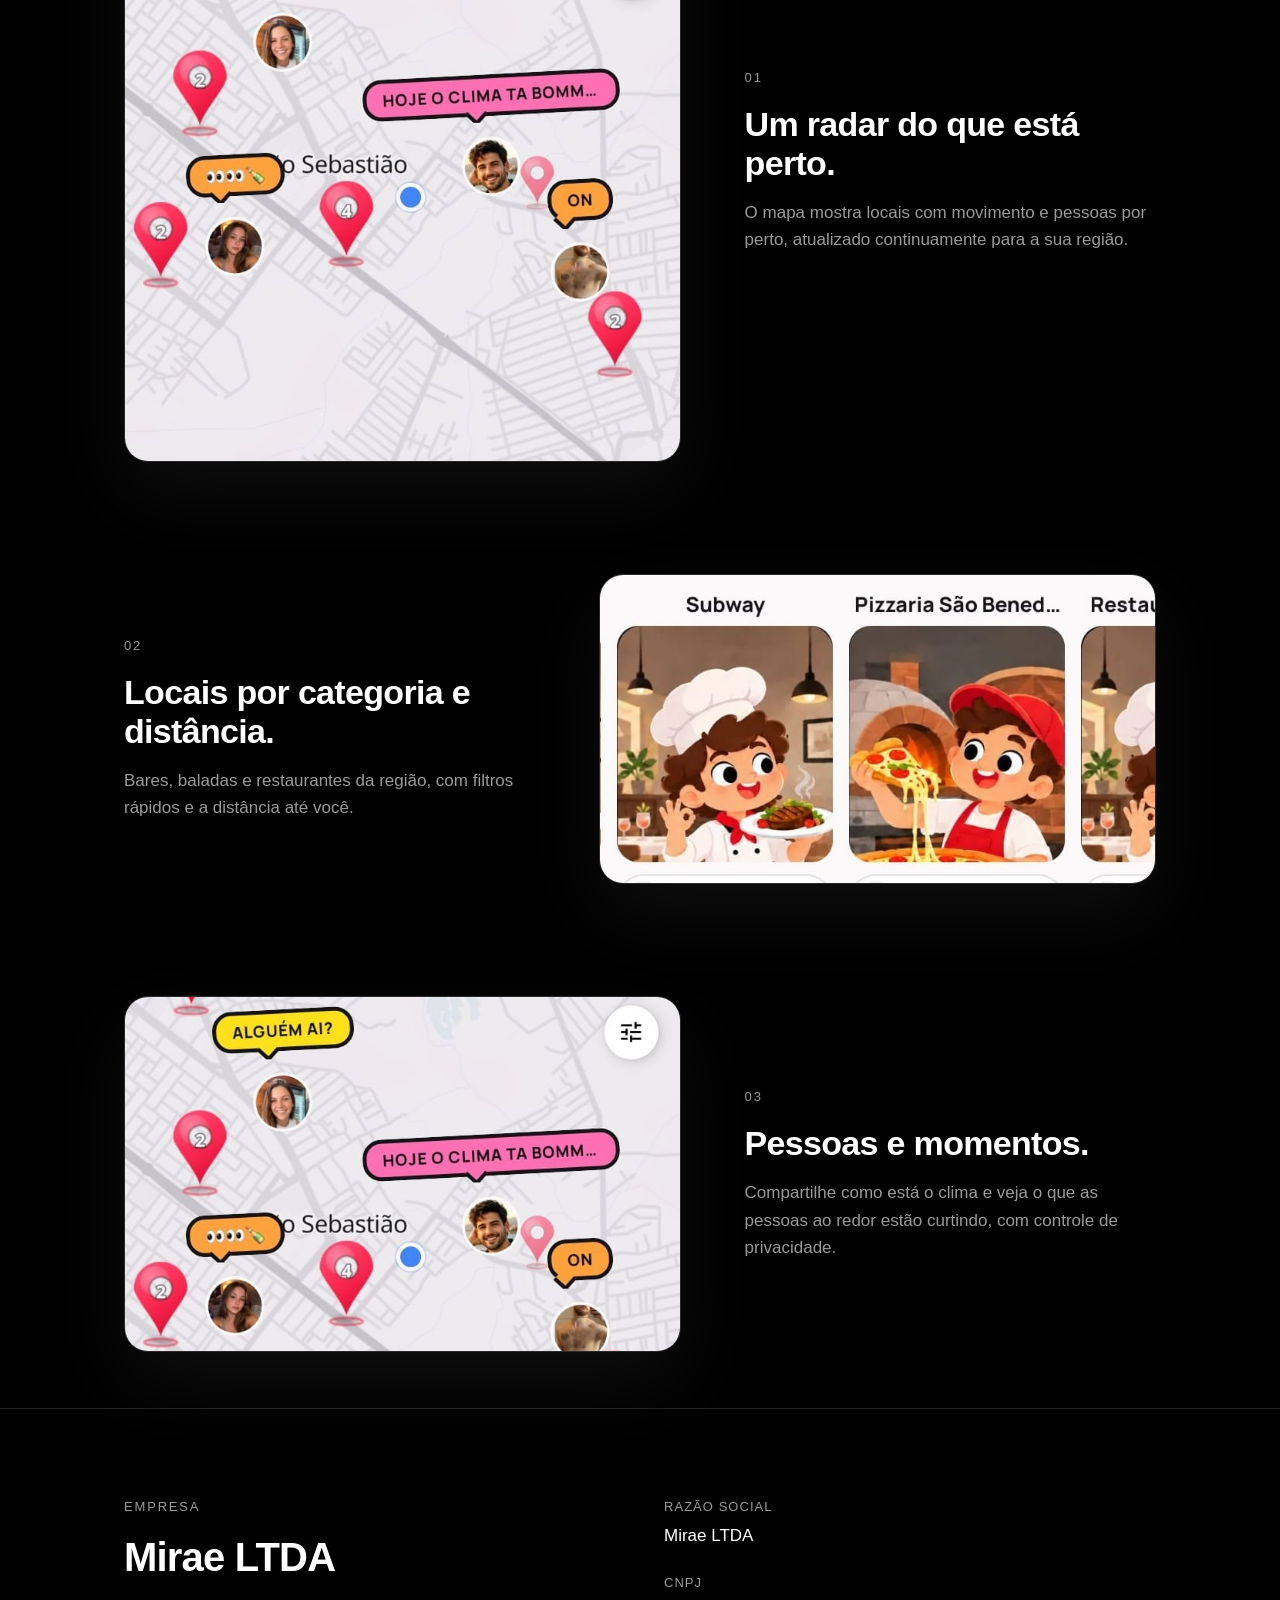
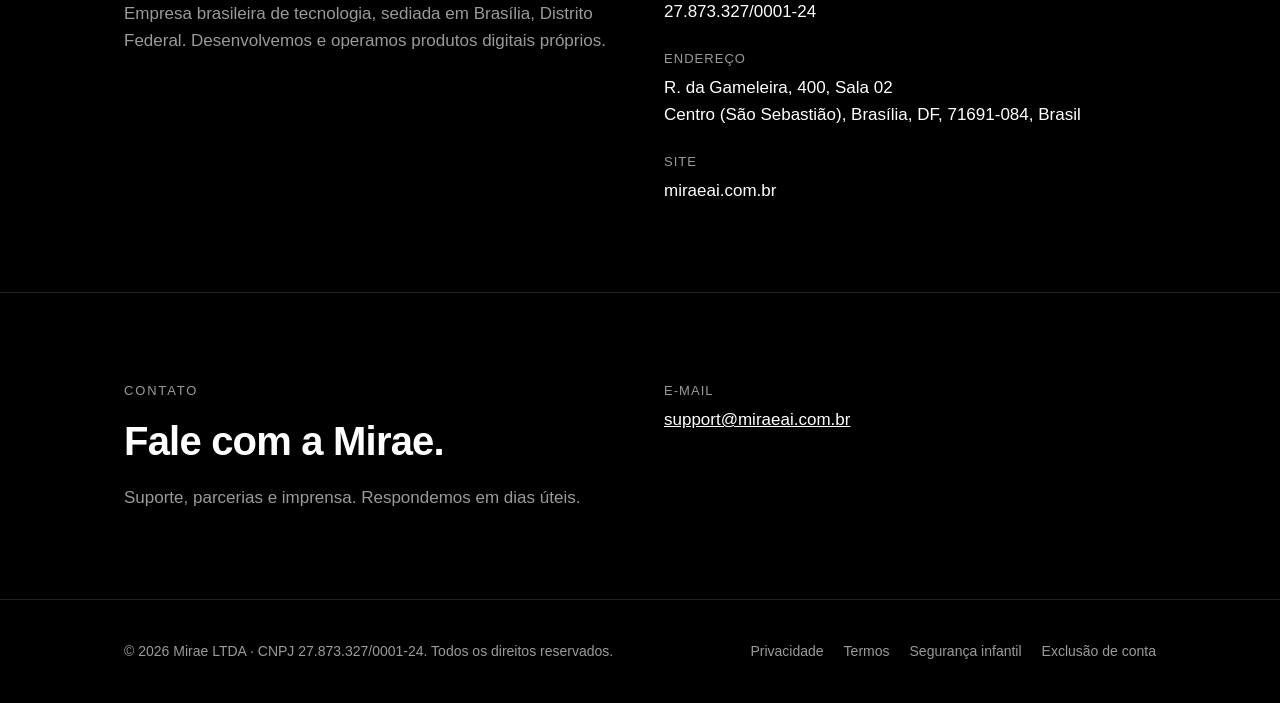
==== commit fea00bd0: "feat: página /services em inglês e telefone removido da home - services.html: 4 ofertas de preço fec" ====
--- a/index.html
+++ b/index.html
@@ -20,6 +20,7 @@
       <a class="brand" href="/"><img src="logo.png" alt="Mirae"><span>Mirae</span></a>
       <nav>
         <a href="#produto">Produto</a>
+        <a href="/services">Services</a>
         <a href="#empresa">Empresa</a>
         <a href="#contato">Contato</a>
       </nav>
@@ -118,7 +119,6 @@
         </div>
         <dl class="info">
           <dt>E-mail</dt><dd><a href="mailto:support@miraeai.com.br">support@miraeai.com.br</a></dd>
-          <dt>Telefone</dt><dd><a href="tel:+5561984008236">+55 61 98400-8236</a></dd>
         </dl>
       </div>
     </section>
--- a/style.css
+++ b/style.css
@@ -97,6 +97,34 @@
 .doc p, .doc li { color: #cfcfcf; margin-bottom: 12px; }
 .doc ul { padding-left: 20px; }
 
+.svc-hero { padding: 88px 0 72px; }
+.svc-hero h1 { font-size: clamp(36px, 5.4vw, 64px); line-height: 1.08; font-weight: 600; letter-spacing: -.025em; margin-bottom: 24px; max-width: 14ch; }
+.svc-hero .sub { color: var(--muted); font-size: 18px; max-width: 520px; margin-bottom: 40px; }
+.svc-stats { grid-template-columns: repeat(3, 1fr); }
+
+.grid.offers { grid-template-columns: repeat(2, 1fr); }
+.offers .card { display: flex; flex-direction: column; }
+.offers .card .num { margin-bottom: 12px; }
+.offers .card h3 { font-size: 22px; }
+.tiers { list-style: none; margin-top: auto; padding-top: 20px; }
+.tiers li { display: flex; justify-content: space-between; gap: 16px; padding: 12px 0; border-top: 1px solid var(--line); font-size: 15px; color: var(--muted); }
+.tiers b { color: var(--fg); font-weight: 600; white-space: nowrap; }
+.tiers small { margin-left: 6px; color: #6f6f6f; font-size: 13px; }
+.stack { color: var(--muted); font-size: 14px; margin: 24px 0; }
+.btn.ghost.svc-link { margin-left: 0; }
+
+.faq details { border-top: 1px solid var(--line); padding: 18px 0; max-width: 720px; }
+.faq details:last-child { border-bottom: 1px solid var(--line); }
+.faq summary { cursor: pointer; font-weight: 500; font-size: 17px; }
+.faq details p { color: var(--muted); margin-top: 10px; }
+
+@media (max-width: 760px) {
+  .grid.offers { grid-template-columns: 1fr; }
+  .stats-grid.svc-stats { grid-template-columns: 1fr; }
+  .stats-grid.svc-stats div, .stats-grid.svc-stats div:nth-child(3) { border-left: 0; padding: 20px 0; border-top: 1px solid var(--line); }
+  .stats-grid.svc-stats div:first-child { border-top: 0; }
+  .svc-hero { padding: 56px 0 48px; }
+}
 @media (max-width: 760px) {
   .grid, .split, .hero-grid, .feature-grid, .feature.reverse .feature-grid { grid-template-columns: 1fr; }
   .feature.reverse .shot { order: 0; }
@@ -105,6 +133,7 @@
   .stats-grid { grid-template-columns: 1fr 1fr; }
   .stats-grid div:nth-child(3) { border-left: 0; padding-left: 0; }
   .feature-grid { gap: 28px; }
-  nav a { margin-left: 16px; }
+  nav { display: flex; flex-wrap: nowrap; }
+  nav a { margin-left: 12px; font-size: 13px; white-space: nowrap; }
   .btn.ghost { margin: 12px 0 0; }
 }
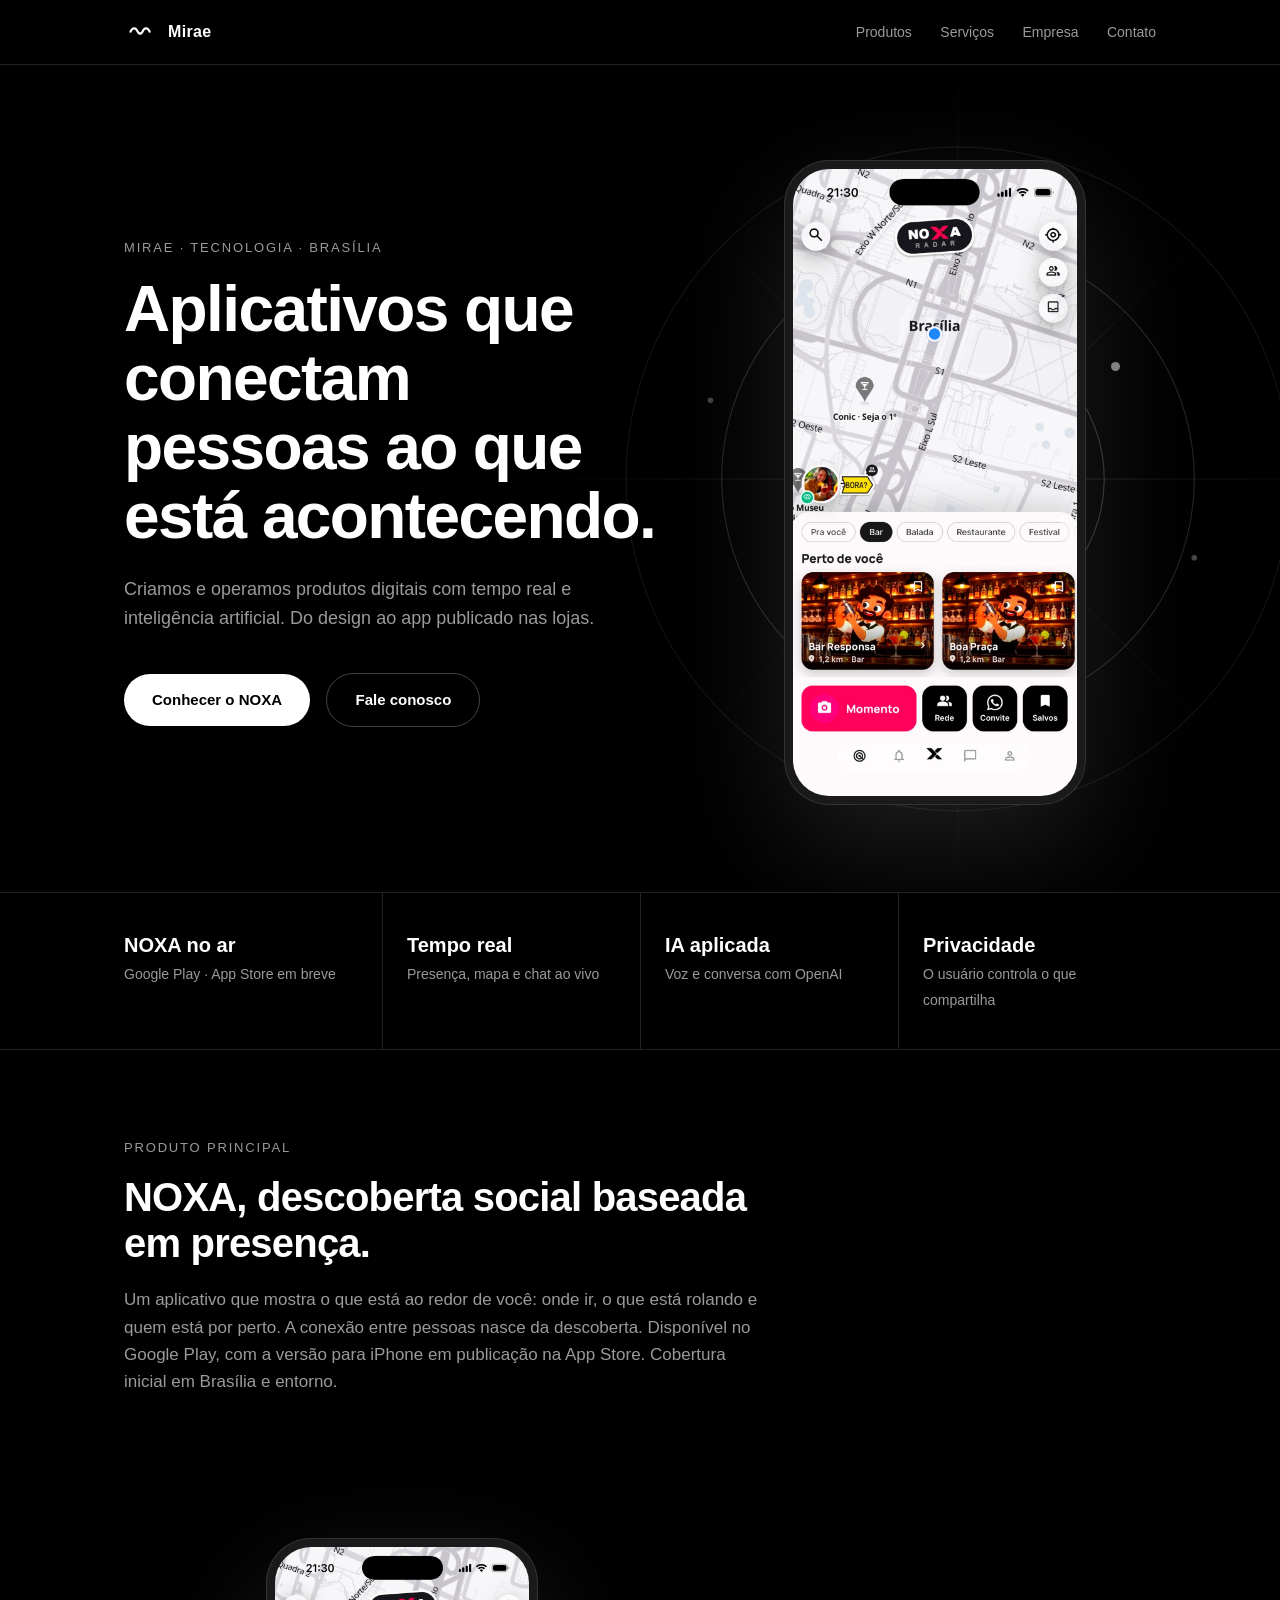
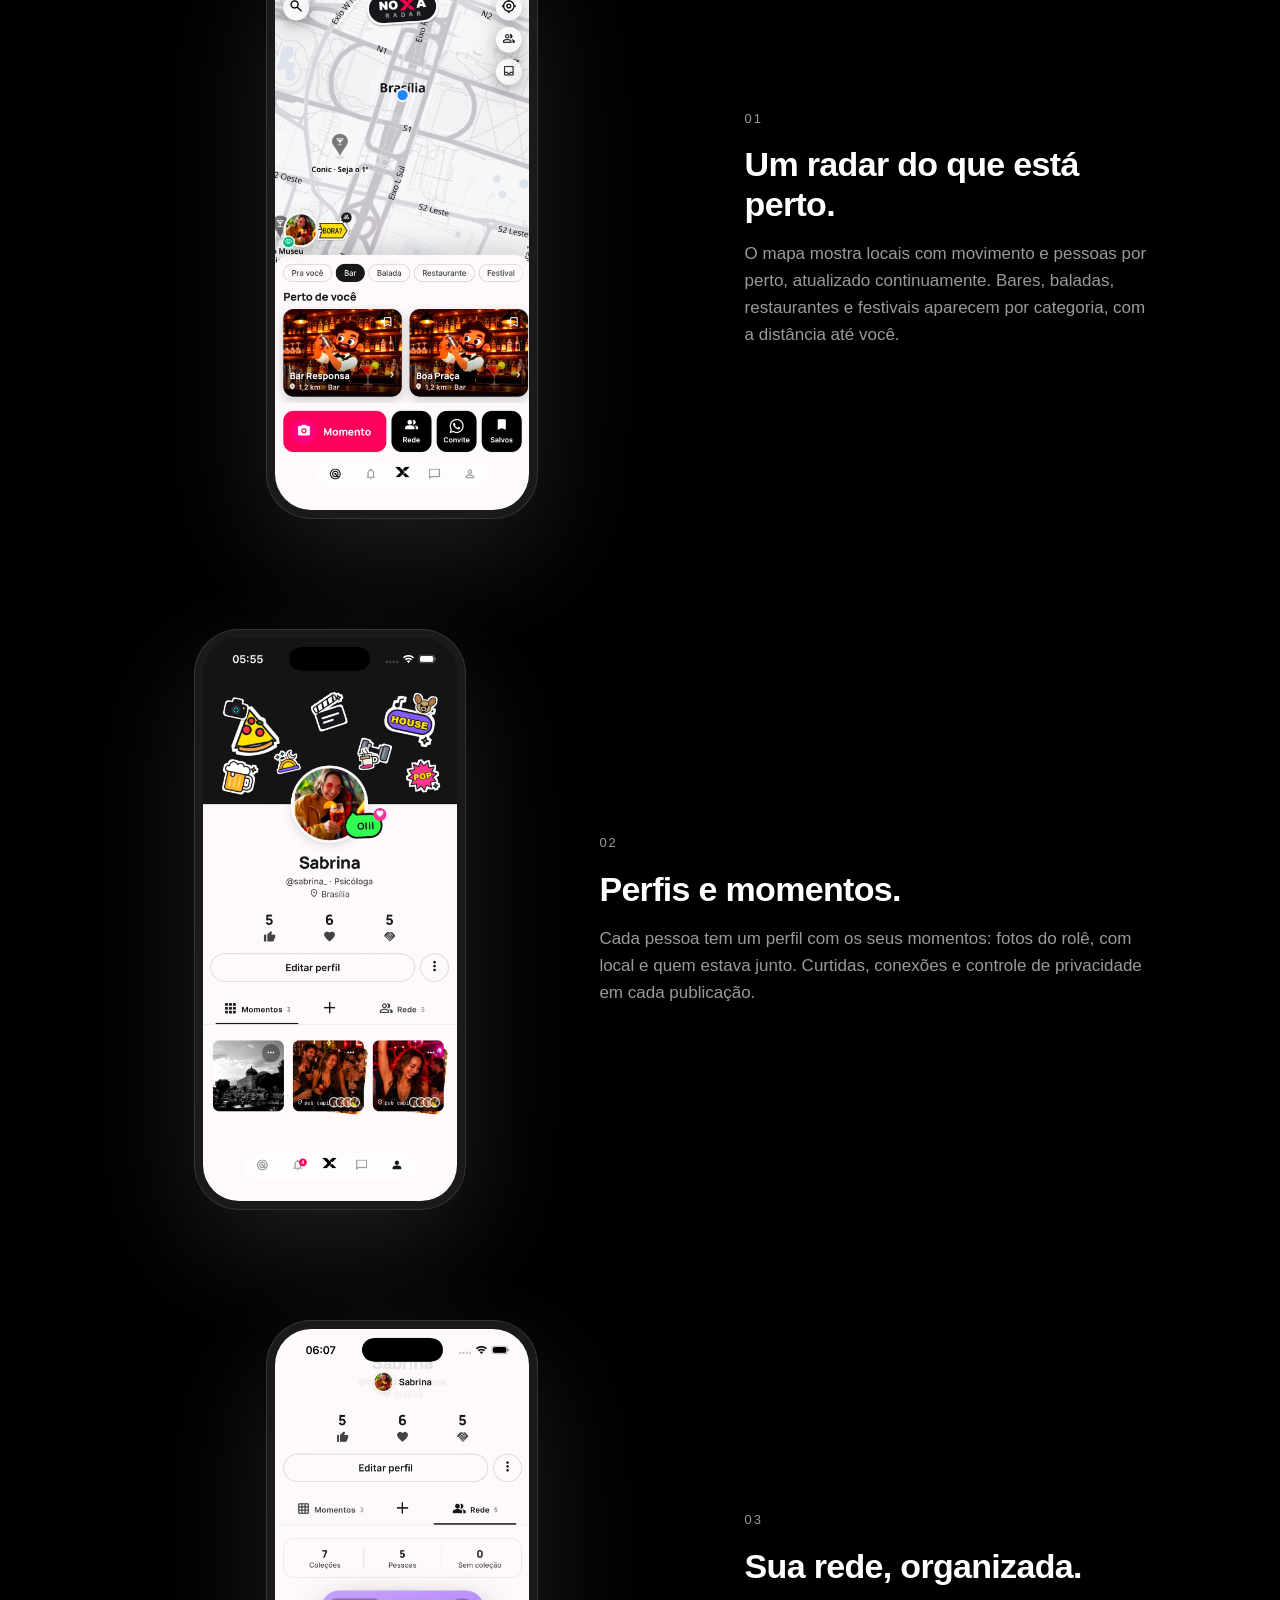
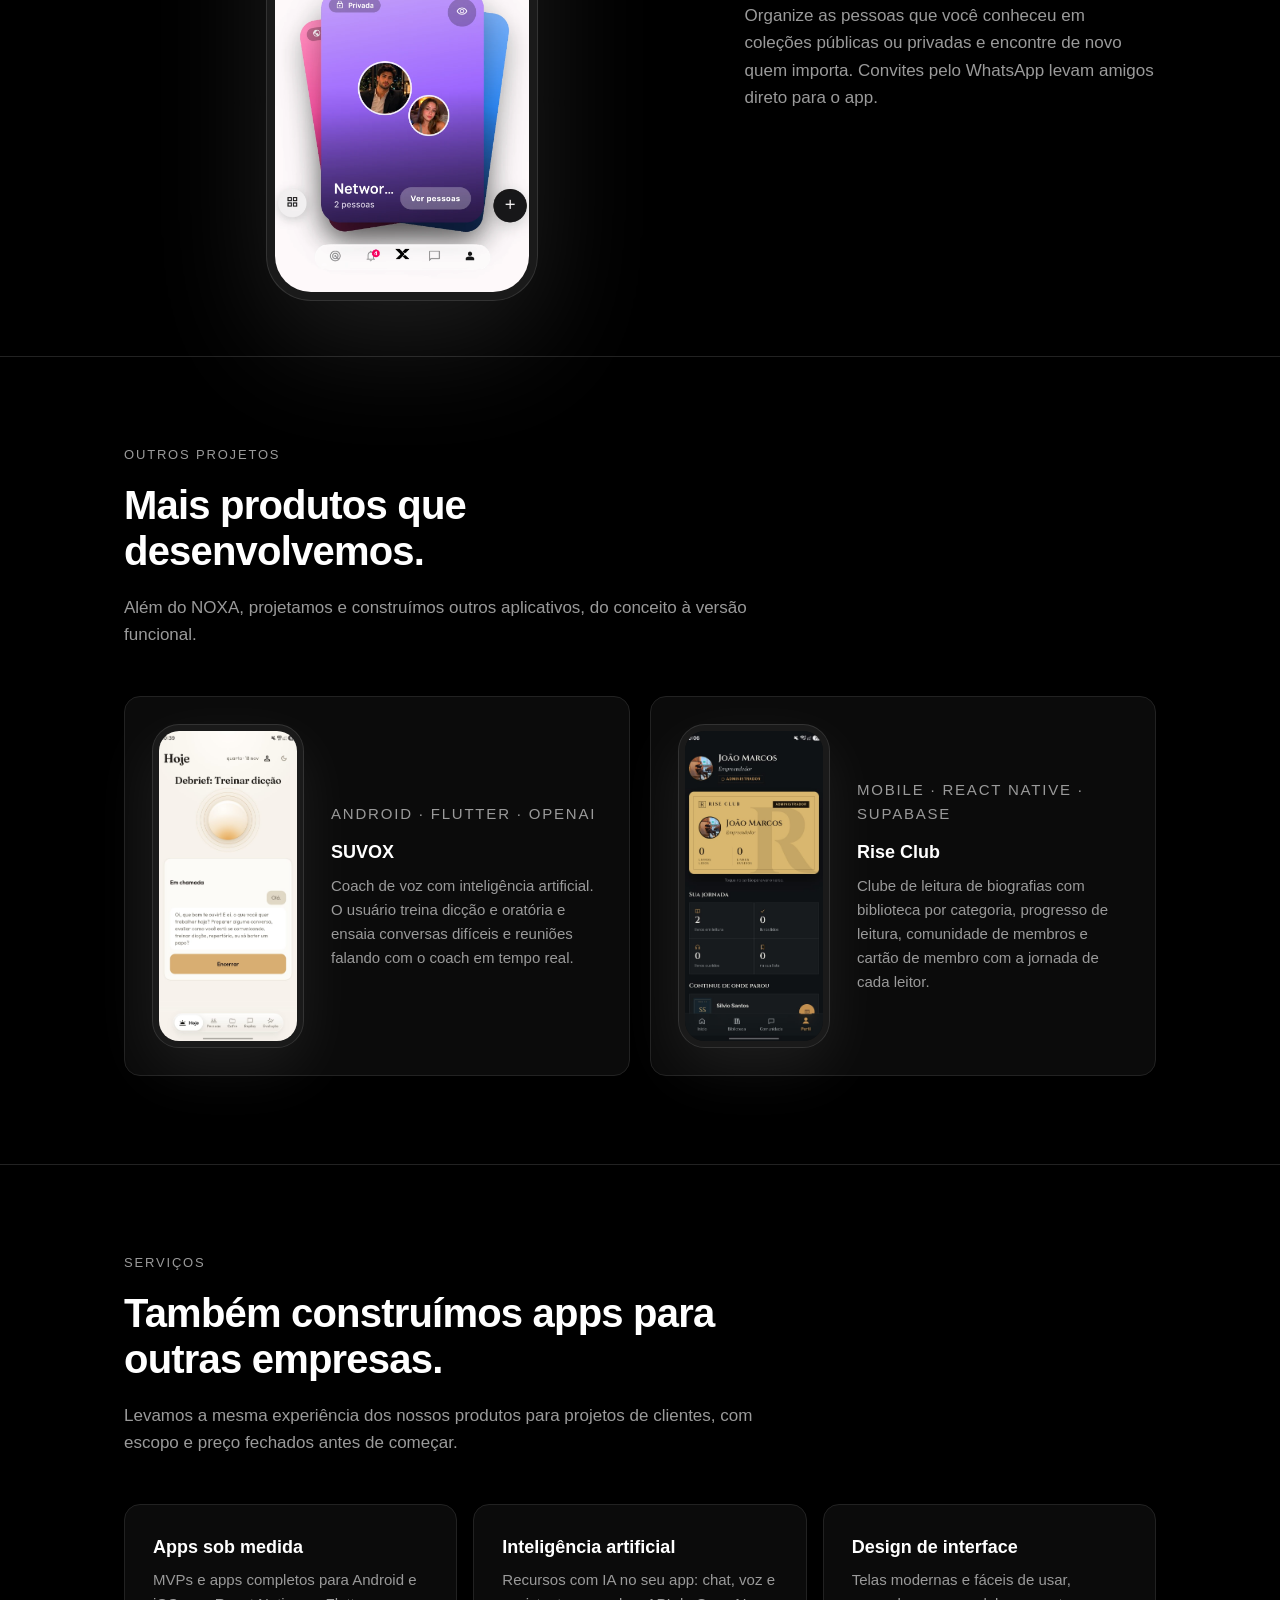
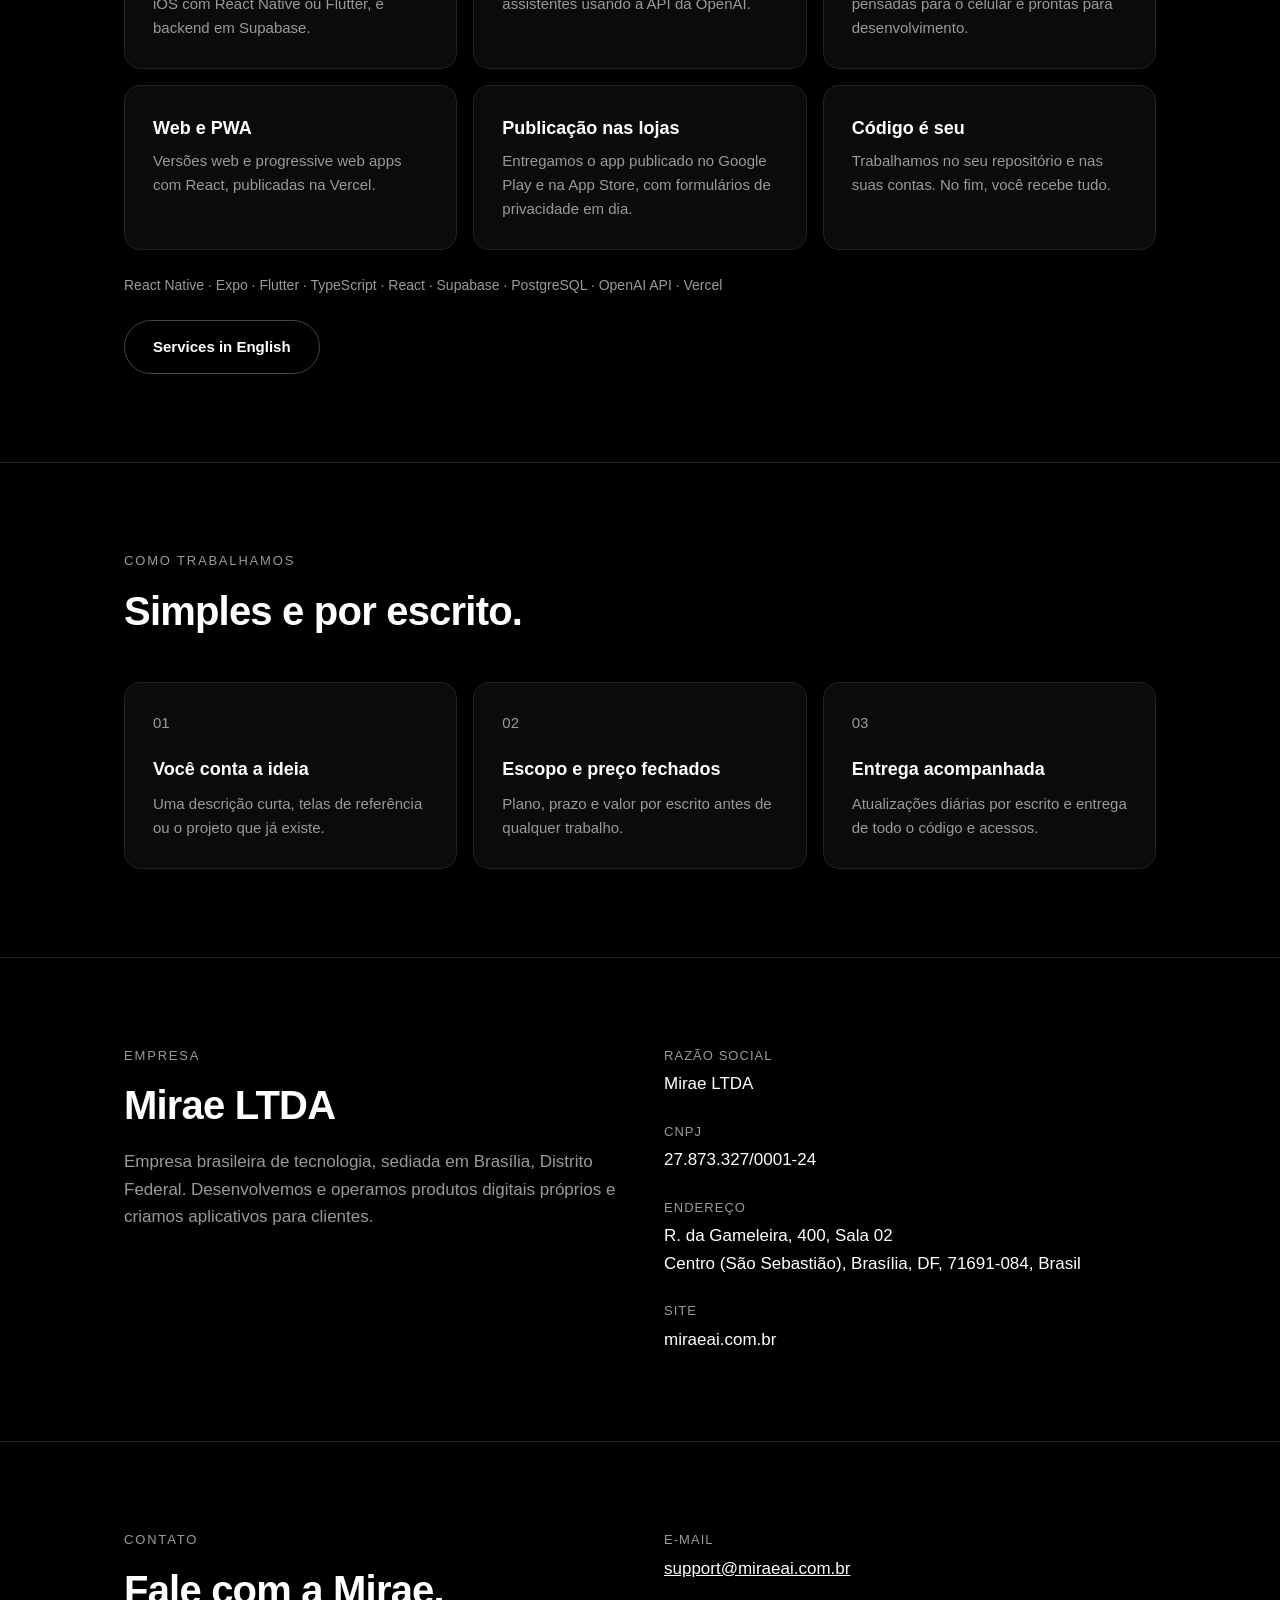
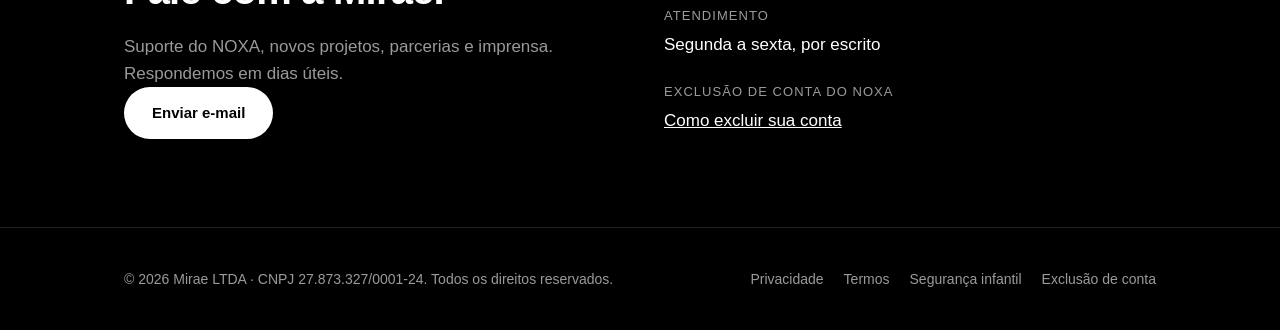
==== commit c7c80bc8: "feat: site mais profissional com projetos, serviços e imagens novas - Home reescrita: NOXA com print" ====
--- a/index.html
+++ b/index.html
@@ -3,24 +3,47 @@
 <head>
   <meta charset="utf-8">
   <meta name="viewport" content="width=device-width, initial-scale=1">
-  <title>Mirae — Tecnologia para descobrir o que está acontecendo</title>
-  <meta name="description" content="A Mirae desenvolve produtos digitais de descoberta em tempo real. Criadora do NOXA, plataforma de descoberta de locais, eventos e pessoas.">
+  <title>Mirae — Apps com tempo real e inteligência artificial</title>
+  <meta name="description" content="A Mirae é uma empresa de tecnologia de Brasília que cria e opera aplicativos móveis. Criadora do NOXA, app de descoberta social em tempo real, disponível no Google Play.">
   <link rel="icon" type="image/png" href="logo.png">
   <link rel="apple-touch-icon" href="logo.png">
-  <meta property="og:title" content="Mirae">
-  <meta property="og:description" content="Produtos digitais de descoberta em tempo real.">
+  <meta property="og:type" content="website">
+  <meta property="og:locale" content="pt_BR">
+  <meta property="og:site_name" content="Mirae">
+  <meta property="og:title" content="Mirae — Apps com tempo real e inteligência artificial">
+  <meta property="og:description" content="Empresa de tecnologia de Brasília. Criadora do NOXA, app de descoberta social em tempo real.">
   <meta property="og:image" content="https://miraeai.com.br/logo.png">
-  <meta property="og:url" content="https://miraeai.com.br">
+  <meta property="og:url" content="https://miraeai.com.br/">
+  <meta name="twitter:card" content="summary">
   <link rel="canonical" href="https://miraeai.com.br/">
   <link rel="stylesheet" href="style.css">
+  <script type="application/ld+json">
+  {
+    "@context": "https://schema.org",
+    "@type": "Organization",
+    "name": "Mirae LTDA",
+    "url": "https://miraeai.com.br/",
+    "logo": "https://miraeai.com.br/logo.png",
+    "email": "support@miraeai.com.br",
+    "taxID": "27.873.327/0001-24",
+    "address": {
+      "@type": "PostalAddress",
+      "streetAddress": "R. da Gameleira, 400, Sala 02",
+      "addressLocality": "Brasília",
+      "addressRegion": "DF",
+      "postalCode": "71691-084",
+      "addressCountry": "BR"
+    }
+  }
+  </script>
 </head>
 <body>
   <header class="top">
     <div class="wrap">
       <a class="brand" href="/"><img src="logo.png" alt="Mirae"><span>Mirae</span></a>
       <nav>
-        <a href="#produto">Produto</a>
-        <a href="/services">Services</a>
+        <a href="#produtos">Produtos</a>
+        <a href="#servicos">Serviços</a>
         <a href="#empresa">Empresa</a>
         <a href="#contato">Contato</a>
       </nav>
@@ -32,64 +55,120 @@
       <img class="radar" src="radar.svg" alt="">
       <div class="wrap hero-grid">
         <div class="hero-copy">
-          <p class="eyebrow">Mirae · Tecnologia</p>
-          <h1>Descobrir o que está acontecendo, agora.</h1>
-          <p class="sub">Tecnologia que conecta pessoas a locais, eventos e momentos ao seu redor, em tempo real.</p>
-          <a class="btn" href="#produto">Conhecer o NOXA</a>
+          <p class="eyebrow">Mirae · Tecnologia · Brasília</p>
+          <h1>Aplicativos que conectam pessoas ao que está acontecendo.</h1>
+          <p class="sub">Criamos e operamos produtos digitais com tempo real e inteligência artificial. Do design ao app publicado nas lojas.</p>
+          <a class="btn" href="#noxa">Conhecer o NOXA</a>
           <a class="btn ghost" href="#contato">Fale conosco</a>
         </div>
         <div class="phone-wrap">
-          <div class="phone"><img src="app-radar.jpg" alt="Tela do aplicativo NOXA com mapa de locais e pessoas próximas"></div>
+          <div class="phone"><img src="noxa-radar.webp" alt="Tela de radar do NOXA com mapa de Brasília, locais próximos e filtros por categoria" width="921" height="2000"></div>
         </div>
       </div>
     </div>
 
     <section class="stats">
       <div class="wrap stats-grid">
-        <div><strong>Tempo real</strong><span>Presença e eventos atualizados</span></div>
-        <div><strong>Mobile first</strong><span>Feito para uso com uma mão</span></div>
-        <div><strong>Privacidade</strong><span>Você controla o que compartilha</span></div>
-        <div><strong>Brasil</strong><span>Cobertura de Brasília e entorno</span></div>
-      </div>
-    </section>
-
-    <section id="produto">
-      <div class="wrap">
-        <p class="eyebrow">Produto</p>
+        <div><strong>NOXA no ar</strong><span>Google Play · App Store em breve</span></div>
+        <div><strong>Tempo real</strong><span>Presença, mapa e chat ao vivo</span></div>
+        <div><strong>IA aplicada</strong><span>Voz e conversa com OpenAI</span></div>
+        <div><strong>Privacidade</strong><span>O usuário controla o que compartilha</span></div>
+      </div>
+    </section>
+
+    <section id="noxa">
+      <div class="wrap">
+        <p class="eyebrow">Produto principal</p>
         <h2>NOXA, descoberta social baseada em presença.</h2>
-        <p class="lead">Um aplicativo que mostra o que está ao redor de você: onde ir, o que está rolando e quem está por perto. A conexão entre pessoas nasce da descoberta.</p>
+        <p class="lead">Um aplicativo que mostra o que está ao redor de você: onde ir, o que está rolando e quem está por perto. A conexão entre pessoas nasce da descoberta. Disponível no Google Play, com a versão para iPhone em publicação na App Store. Cobertura inicial em Brasília e entorno.</p>
       </div>
     </section>
 
     <section class="feature">
       <div class="wrap feature-grid">
-        <figure class="shot"><img src="crop-mapa.jpg" alt="Mapa do NOXA com locais e pessoas próximas" loading="lazy"></figure>
+        <div class="phone-wrap"><div class="phone sm"><img src="noxa-radar.webp" alt="Radar do NOXA com locais e pessoas no mapa" loading="lazy" width="921" height="2000"></div></div>
         <div>
           <p class="num">01</p>
           <h3>Um radar do que está perto.</h3>
-          <p>O mapa mostra locais com movimento e pessoas por perto, atualizado continuamente para a sua região.</p>
+          <p>O mapa mostra locais com movimento e pessoas por perto, atualizado continuamente. Bares, baladas, restaurantes e festivais aparecem por categoria, com a distância até você.</p>
         </div>
       </div>
     </section>
 
     <section class="feature reverse">
       <div class="wrap feature-grid">
-        <figure class="shot"><img src="crop-locais.jpg" alt="Lista de locais próximos no NOXA" loading="lazy"></figure>
+        <div class="phone-wrap"><div class="phone sm"><img src="noxa-perfil.webp" alt="Perfil no NOXA com momentos compartilhados" loading="lazy" width="921" height="2000"></div></div>
         <div>
           <p class="num">02</p>
-          <h3>Locais por categoria e distância.</h3>
-          <p>Bares, baladas e restaurantes da região, com filtros rápidos e a distância até você.</p>
+          <h3>Perfis e momentos.</h3>
+          <p>Cada pessoa tem um perfil com os seus momentos: fotos do rolê, com local e quem estava junto. Curtidas, conexões e controle de privacidade em cada publicação.</p>
         </div>
       </div>
     </section>
 
     <section class="feature">
       <div class="wrap feature-grid">
-        <figure class="shot"><img src="crop-momentos.jpg" alt="Pessoas e momentos compartilhados no mapa" loading="lazy"></figure>
+        <div class="phone-wrap"><div class="phone sm"><img src="noxa-rede.webp" alt="Tela de rede do NOXA com coleções de pessoas" loading="lazy" width="921" height="2000"></div></div>
         <div>
           <p class="num">03</p>
-          <h3>Pessoas e momentos.</h3>
-          <p>Compartilhe como está o clima e veja o que as pessoas ao redor estão curtindo, com controle de privacidade.</p>
+          <h3>Sua rede, organizada.</h3>
+          <p>Organize as pessoas que você conheceu em coleções públicas ou privadas e encontre de novo quem importa. Convites pelo WhatsApp levam amigos direto para o app.</p>
+        </div>
+      </div>
+    </section>
+
+    <section id="produtos">
+      <div class="wrap">
+        <p class="eyebrow">Outros projetos</p>
+        <h2>Mais produtos que desenvolvemos.</h2>
+        <p class="lead">Além do NOXA, projetamos e construímos outros aplicativos, do conceito à versão funcional.</p>
+        <div class="grid projects">
+          <article class="card project">
+            <div class="phone xs"><img src="suvox-coach.jpg" alt="SUVOX em chamada de voz com o coach de IA" loading="lazy" width="720" height="1544"></div>
+            <div>
+              <p class="tag">Android · Flutter · OpenAI</p>
+              <h3>SUVOX</h3>
+              <p>Coach de voz com inteligência artificial. O usuário treina dicção e oratória e ensaia conversas difíceis e reuniões falando com o coach em tempo real.</p>
+            </div>
+          </article>
+          <article class="card project">
+            <div class="phone xs"><img src="rise-perfil.jpg" alt="Rise Club com o cartão de membro e a jornada de leitura" loading="lazy" width="720" height="1544"></div>
+            <div>
+              <p class="tag">Mobile · React Native · Supabase</p>
+              <h3>Rise Club</h3>
+              <p>Clube de leitura de biografias com biblioteca por categoria, progresso de leitura, comunidade de membros e cartão de membro com a jornada de cada leitor.</p>
+            </div>
+          </article>
+        </div>
+      </div>
+    </section>
+
+    <section id="servicos">
+      <div class="wrap">
+        <p class="eyebrow">Serviços</p>
+        <h2>Também construímos apps para outras empresas.</h2>
+        <p class="lead">Levamos a mesma experiência dos nossos produtos para projetos de clientes, com escopo e preço fechados antes de começar.</p>
+        <div class="grid services">
+          <div class="card"><h3>Apps sob medida</h3><p>MVPs e apps completos para Android e iOS com React Native ou Flutter, e backend em Supabase.</p></div>
+          <div class="card"><h3>Inteligência artificial</h3><p>Recursos com IA no seu app: chat, voz e assistentes usando a API da OpenAI.</p></div>
+          <div class="card"><h3>Design de interface</h3><p>Telas modernas e fáceis de usar, pensadas para o celular e prontas para desenvolvimento.</p></div>
+          <div class="card"><h3>Web e PWA</h3><p>Versões web e progressive web apps com React, publicadas na Vercel.</p></div>
+          <div class="card"><h3>Publicação nas lojas</h3><p>Entregamos o app publicado no Google Play e na App Store, com formulários de privacidade em dia.</p></div>
+          <div class="card"><h3>Código é seu</h3><p>Trabalhamos no seu repositório e nas suas contas. No fim, você recebe tudo.</p></div>
+        </div>
+        <p class="stack">React Native · Expo · Flutter · TypeScript · React · Supabase · PostgreSQL · OpenAI API · Vercel</p>
+        <a class="btn ghost svc-link" href="/services">Services in English</a>
+      </div>
+    </section>
+
+    <section>
+      <div class="wrap">
+        <p class="eyebrow">Como trabalhamos</p>
+        <h2>Simples e por escrito.</h2>
+        <div class="grid">
+          <div class="card"><p class="num">01</p><h3>Você conta a ideia</h3><p>Uma descrição curta, telas de referência ou o projeto que já existe.</p></div>
+          <div class="card"><p class="num">02</p><h3>Escopo e preço fechados</h3><p>Plano, prazo e valor por escrito antes de qualquer trabalho.</p></div>
+          <div class="card"><p class="num">03</p><h3>Entrega acompanhada</h3><p>Atualizações diárias por escrito e entrega de todo o código e acessos.</p></div>
         </div>
       </div>
     </section>
@@ -99,7 +178,7 @@
         <div>
           <p class="eyebrow">Empresa</p>
           <h2>Mirae LTDA</h2>
-          <p class="lead">Empresa brasileira de tecnologia, sediada em Brasília, Distrito Federal. Desenvolvemos e operamos produtos digitais próprios.</p>
+          <p class="lead">Empresa brasileira de tecnologia, sediada em Brasília, Distrito Federal. Desenvolvemos e operamos produtos digitais próprios e criamos aplicativos para clientes.</p>
         </div>
         <dl class="info">
           <dt>Razão social</dt><dd>Mirae LTDA</dd>
@@ -115,10 +194,13 @@
         <div>
           <p class="eyebrow">Contato</p>
           <h2>Fale com a Mirae.</h2>
-          <p class="lead">Suporte, parcerias e imprensa. Respondemos em dias úteis.</p>
+          <p class="lead">Suporte do NOXA, novos projetos, parcerias e imprensa. Respondemos em dias úteis.</p>
+          <a class="btn" href="mailto:support@miraeai.com.br?subject=Contato%20pelo%20site">Enviar e-mail</a>
         </div>
         <dl class="info">
           <dt>E-mail</dt><dd><a href="mailto:support@miraeai.com.br">support@miraeai.com.br</a></dd>
+          <dt>Atendimento</dt><dd>Segunda a sexta, por escrito</dd>
+          <dt>Exclusão de conta do NOXA</dt><dd><a href="/delete-account">Como excluir sua conta</a></dd>
         </dl>
       </div>
     </section>
--- a/style.css
+++ b/style.css
@@ -41,7 +41,18 @@
   box-shadow: 0 0 0 1px #333, 0 40px 120px rgba(255,255,255,.12);
   background: #111;
 }
-.phone img { width: 100%; height: 100%; object-fit: cover; display: block; }
+.phone img { width: 100%; height: 100%; object-fit: cover; object-position: top; display: block; }
+.phone.sm { width: min(270px, 64vw); }
+.phone.xs { width: 150px; flex-shrink: 0; border-width: 6px; border-radius: 26px; box-shadow: 0 0 0 1px #333, 0 20px 60px rgba(255,255,255,.08); }
+
+.grid.projects { grid-template-columns: repeat(2, 1fr); gap: 20px; }
+.project { display: flex; gap: 28px; align-items: center; }
+.project h3 { font-size: 24px; margin-bottom: 10px; }
+.tag { color: var(--muted); font-size: 12px; letter-spacing: .12em; text-transform: uppercase; margin-bottom: 12px; }
+.grid.projects.three { grid-template-columns: repeat(3, 1fr); }
+.grid.projects.three .project { flex-direction: column; align-items: flex-start; }
+.grid.services { margin-bottom: 8px; }
+.grid.services .card h3 { margin-bottom: 6px; }
 
 .stats { padding: 0; }
 .stats-grid { display: grid; grid-template-columns: repeat(4, 1fr); }
@@ -136,4 +147,8 @@
   nav { display: flex; flex-wrap: nowrap; }
   nav a { margin-left: 12px; font-size: 13px; white-space: nowrap; }
   .btn.ghost { margin: 12px 0 0; }
+  .btn.ghost.svc-link { margin-top: 0; }
+  .grid.projects, .grid.projects.three { grid-template-columns: 1fr; }
+  .project { flex-direction: column; align-items: flex-start; }
+  .phone.xs { width: 130px; }
 }
